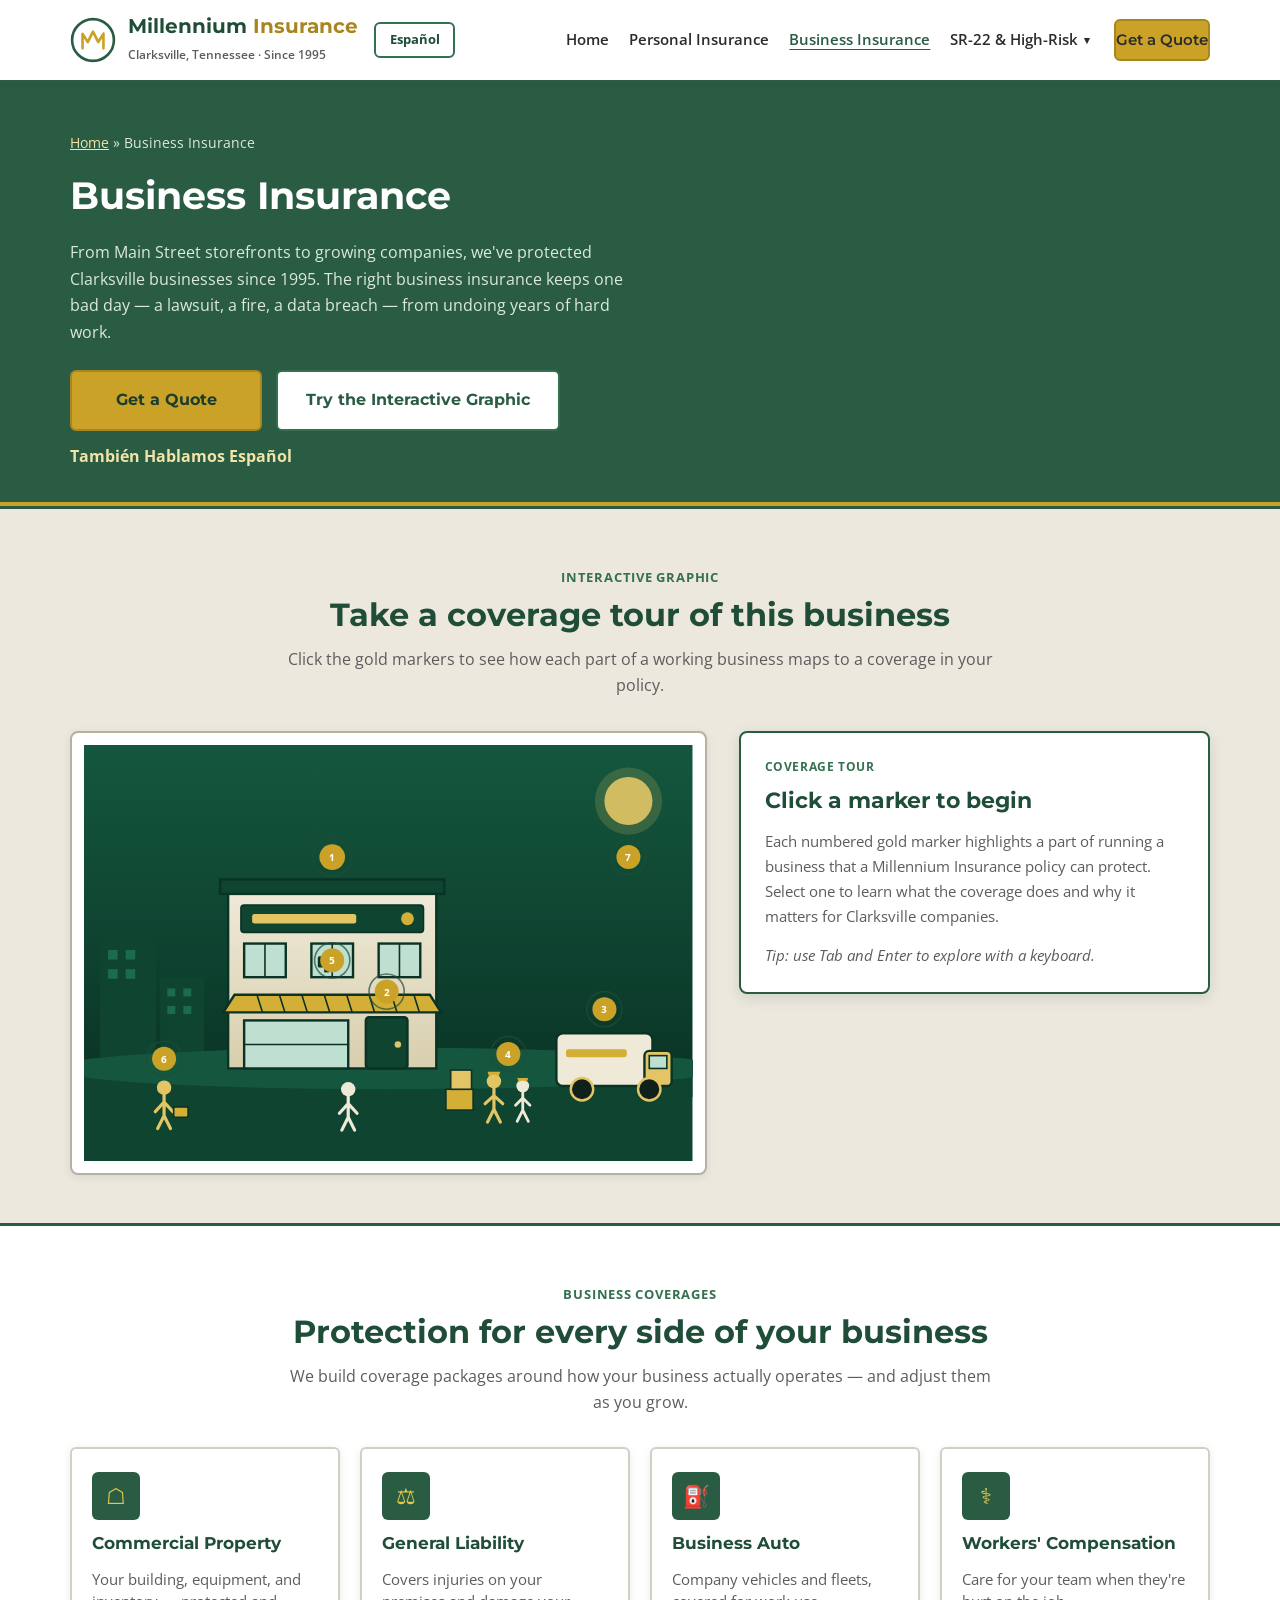
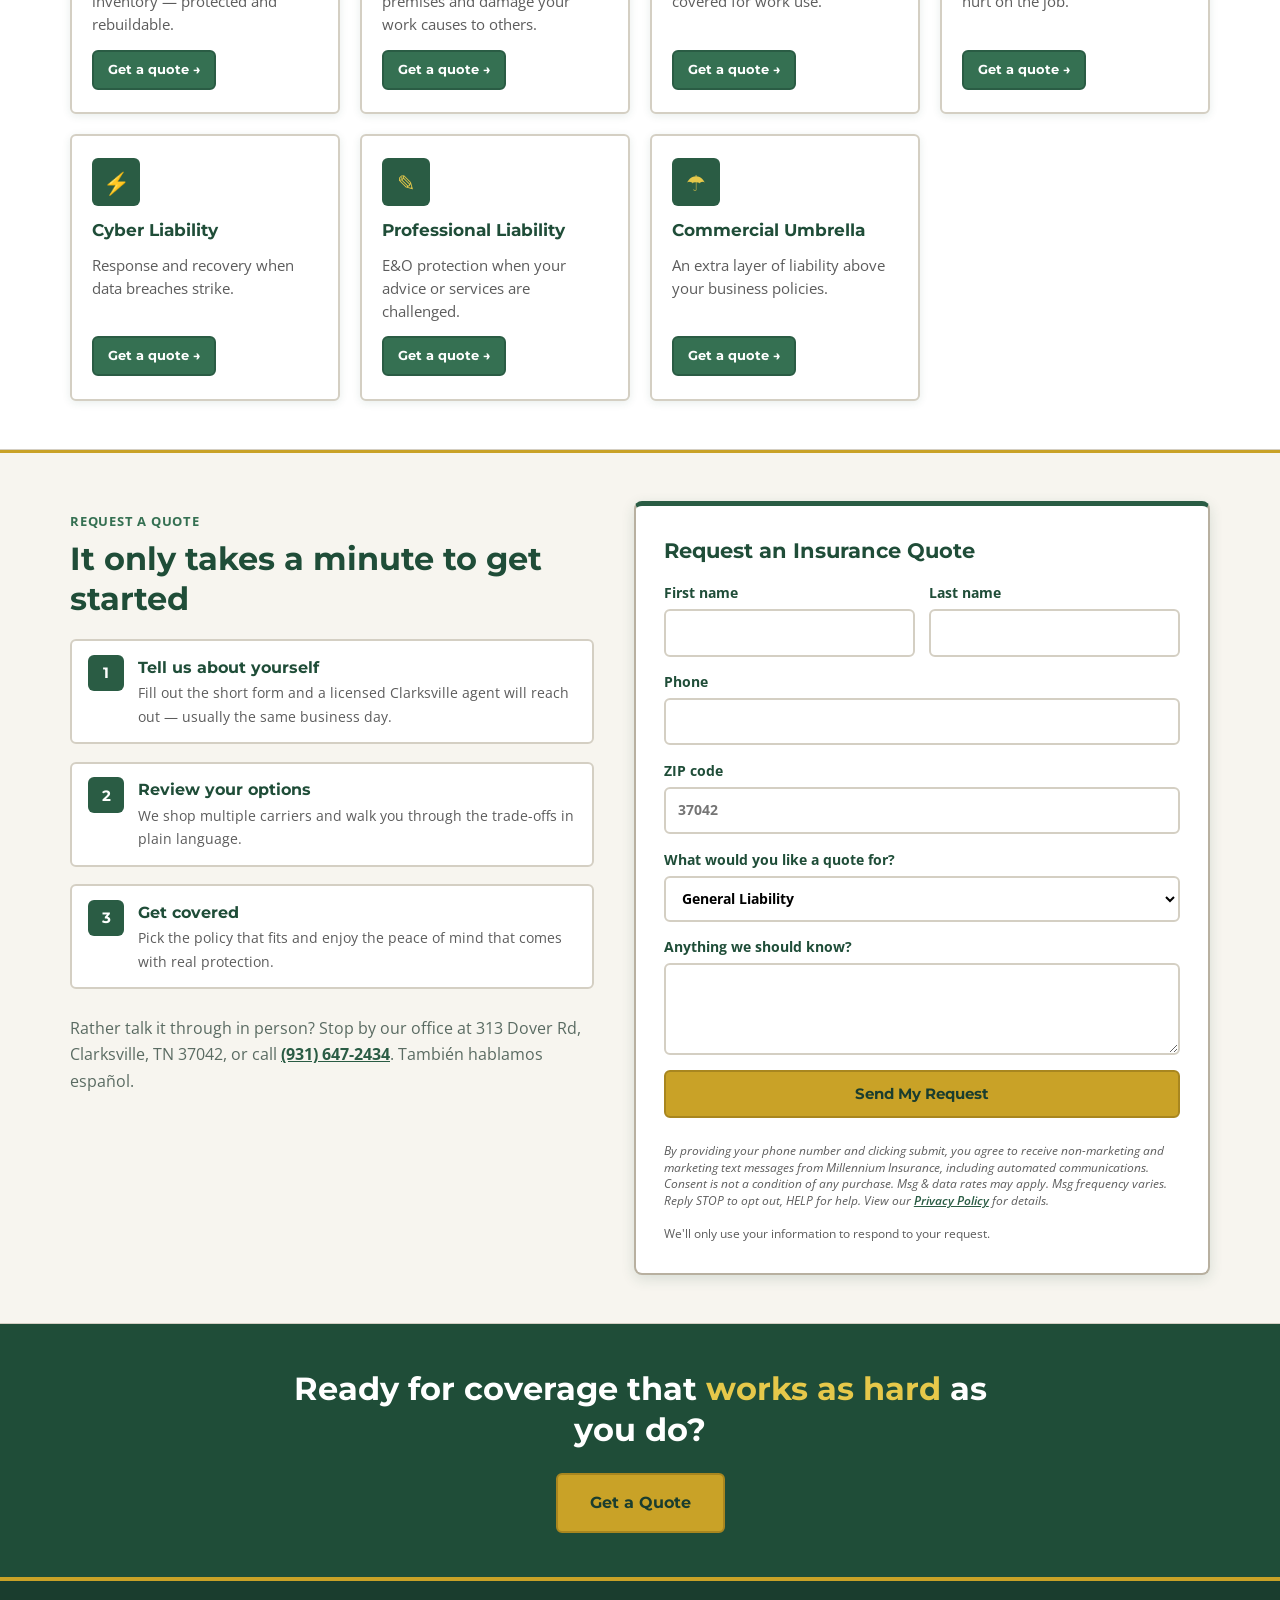
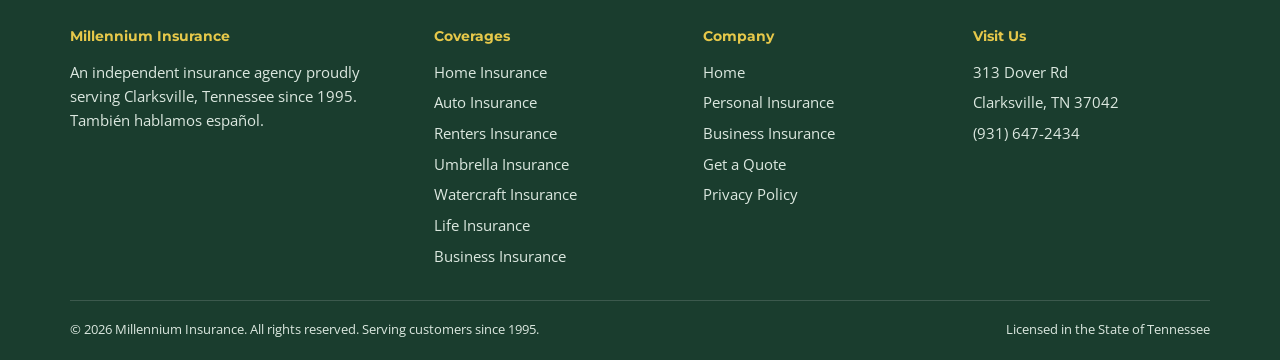
==== business-insurance.html @ b3b737cd "Correct founding year from 1997 to 1995 across the site. Co-authored-by: Cursor <cursoragent@cursor." ====
<!DOCTYPE html>
<html lang="en">
<head>
  <meta charset="UTF-8" />
  <meta name="viewport" content="width=device-width, initial-scale=1.0" />
  <title>Business Insurance | Millennium Insurance — Clarksville, TN</title>
  <meta name="description" content="Business insurance from Millennium Insurance in Clarksville, TN: commercial property, general liability, business auto, workers' comp, cyber, and more. Serving businesses since 1995. También hablamos español." />
  <link rel="icon" href="favicon.ico" sizes="48x48" />
  <link rel="icon" href="favicon.svg" type="image/svg+xml" />
  <link rel="apple-touch-icon" href="apple-touch-icon.png" />
  <link rel="preconnect" href="https://fonts.googleapis.com" />
  <link rel="preconnect" href="https://fonts.gstatic.com" crossorigin />
  <link href="https://fonts.googleapis.com/css2?family=Montserrat:wght@600;700&family=Open+Sans:wght@400;600;700&display=swap" rel="stylesheet" />
  <link rel="stylesheet" href="https://unpkg.com/aos@next/dist/aos.css" />
  <link rel="stylesheet" href="css/styles.css" />
</head>
<body>

  <header class="site-header">
    <div class="container">
      <div class="brand-group">
        <a class="brand" href="index.html">
          <svg class="brand-mark" viewBox="0 0 44 44" aria-hidden="true">
            <circle cx="22" cy="22" r="20" fill="none" stroke="#2a5c44" stroke-width="2.5"/>
            <path d="M12 30 V16 l5 8 5-10 5 10 5-8 v14" fill="none" stroke="#c9a227" stroke-width="2.5" stroke-linejoin="round" stroke-linecap="round"/>
          </svg>
          <span>
            <span class="brand-name">Millennium <span>Insurance</span></span><br/>
            <span class="brand-tag">Clarksville, Tennessee &middot; Since 1995</span>
          </span>
        </a>
        <button class="lang-btn" type="button">Español</button>
      </div>
      <button class="nav-toggle" aria-label="Toggle navigation" aria-expanded="false">&#9776;</button>
      <nav class="main-nav">
        <a href="index.html" data-i18n="nav.home">Home</a>
        <a href="personal-insurance.html" data-i18n="nav.personal">Personal Insurance</a>
        <a href="business-insurance.html" class="active" data-i18n="nav.business">Business Insurance</a>
        <div class="nav-dropdown">
          <button class="nav-dropdown-toggle" type="button" aria-expanded="false" aria-haspopup="true" data-i18n="nav.highrisk">SR-22 &amp; High-Risk</button>
          <div class="nav-dropdown-menu" role="menu">
            <a href="sr22-insurance-clarksville-tn.html" role="menuitem" data-i18n="nav.sr22">SR-22 Insurance</a>
            <a href="non-standard-auto-insurance-clarksville.html" role="menuitem" data-i18n="nav.nonstandard">Non-Standard Auto</a>
            <a href="low-down-payment-auto-insurance-clarksville.html" role="menuitem" data-i18n="nav.lowdown">Low Down Payment Auto</a>
          </div>
        </div>
        <a href="#quote" class="btn btn-gold" data-i18n="nav.quote">Get a Quote</a>
      </nav>
    </div>
  </header>

  <section class="page-hero">
    <div class="container">
      <p class="crumbs"><a href="index.html" data-i18n="nav.home">Home</a> &raquo; <span data-i18n="nav.business">Business Insurance</span></p>
      <h1 data-i18n="biz.title">Business Insurance</h1>
      <p data-i18n="biz.lede">
        From Main Street storefronts to growing companies, we've protected
        Clarksville businesses since 1995. The right business insurance keeps
        one bad day &mdash; a lawsuit, a fire, a data breach &mdash; from
        undoing years of hard work.
      </p>
      <div class="hero-ctas">
        <a class="btn btn-gold" href="#quote" data-i18n="hero.cta.quote">Get a Quote</a>
        <a class="btn btn-outline" href="#interactive" data-i18n="pi.cta.try">Try the Interactive Graphic</a>
      </div>
      <p class="hero-espanol" data-i18n="hero.espanol">Tambi&eacute;n Hablamos Espa&ntilde;ol</p>
    </div>
  </section>

  <section class="interactive-section" id="interactive">
    <div class="container">
      <div class="section-head">
        <p class="kicker" data-i18n="int.kicker">Interactive Graphic</p>
        <h2 data-i18n="biz.int.title">Take a coverage tour of this business</h2>
        <p data-i18n="biz.int.sub">Click the gold markers to see how each part of a working business maps to a coverage in your policy.</p>
      </div>
      <div class="interactive-wrap">
        <div class="scene-frame">
          <svg id="bizScene" viewBox="0 0 760 520" role="group" aria-label="Interactive storefront showing business insurance coverage areas">
            <defs>
              <linearGradient id="bizSky" x1="0" y1="0" x2="0" y2="1">
                <stop offset="0" stop-color="#14573e"/>
                <stop offset="1" stop-color="#0a3325"/>
              </linearGradient>
              <linearGradient id="bizWall" x1="0" y1="0" x2="0" y2="1">
                <stop offset="0" stop-color="#efe9d8"/>
                <stop offset="1" stop-color="#d8cfae"/>
              </linearGradient>
            </defs>

            <!-- backdrop -->
            <rect x="0" y="0" width="760" height="440" fill="url(#bizSky)"/>
            <circle cx="680" cy="70" r="30" fill="#e3c565" opacity="0.9"/>
            <circle cx="680" cy="70" r="42" fill="#e3c565" opacity="0.18"/>
            <!-- distant skyline -->
            <rect x="20" y="240" width="70" height="160" fill="#0e4430"/>
            <rect x="30" y="256" width="12" height="12" fill="#1b6b4c"/>
            <rect x="52" y="256" width="12" height="12" fill="#1b6b4c"/>
            <rect x="30" y="280" width="12" height="12" fill="#1b6b4c"/>
            <rect x="52" y="280" width="12" height="12" fill="#1b6b4c"/>
            <rect x="95" y="290" width="55" height="110" fill="#0e4430"/>
            <rect x="104" y="304" width="10" height="10" fill="#1b6b4c"/>
            <rect x="124" y="304" width="10" height="10" fill="#1b6b4c"/>
            <rect x="104" y="326" width="10" height="10" fill="#1b6b4c"/>
            <rect x="124" y="326" width="10" height="10" fill="#1b6b4c"/>
            <!-- ground / street -->
            <rect x="0" y="400" width="760" height="120" fill="#0e4430"/>
            <ellipse cx="380" cy="404" rx="420" ry="26" fill="#14573e"/>

            <!-- main storefront building -->
            <rect x="180" y="180" width="260" height="224" fill="url(#bizWall)" stroke="#0a3325" stroke-width="3"/>
            <!-- parapet -->
            <rect x="170" y="168" width="280" height="18" fill="#0e4430" stroke="#0a3325" stroke-width="3"/>
            <!-- sign band -->
            <rect x="196" y="200" width="228" height="34" rx="4" fill="#0e4430" stroke="#0a3325" stroke-width="2"/>
            <rect x="210" y="211" width="130" height="12" rx="3" fill="#e3c565"/>
            <circle cx="404" cy="217" r="8" fill="#d4af37"/>
            <!-- upper windows -->
            <rect x="200" y="248" width="52" height="42" fill="#bfe0d0" stroke="#0a3325" stroke-width="3"/>
            <line x1="226" y1="248" x2="226" y2="290" stroke="#0a3325" stroke-width="2"/>
            <rect x="284" y="248" width="52" height="42" fill="#bfe0d0" stroke="#0a3325" stroke-width="3"/>
            <line x1="310" y1="248" x2="310" y2="290" stroke="#0a3325" stroke-width="2"/>
            <rect x="368" y="248" width="52" height="42" fill="#bfe0d0" stroke="#0a3325" stroke-width="3"/>
            <line x1="394" y1="248" x2="394" y2="290" stroke="#0a3325" stroke-width="2"/>
            <!-- monitor silhouette in middle window -->
            <rect x="292" y="264" width="22" height="14" rx="2" fill="#0a3325"/>
            <rect x="300" y="278" width="6" height="6" fill="#0a3325"/>
            <!-- awning -->
            <path d="M188 312 h244 l14 22 h-272 Z" fill="#d4af37" stroke="#0a3325" stroke-width="3"/>
            <path d="M216 312 l7 22 M244 312 l7 22 M272 312 l7 22 M300 312 l7 22 M328 312 l7 22 M356 312 l7 22 M384 312 l7 22 M412 312 l7 22" stroke="#0a3325" stroke-width="2"/>
            <!-- shop window -->
            <rect x="200" y="344" width="130" height="60" fill="#bfe0d0" stroke="#0a3325" stroke-width="3"/>
            <line x1="200" y1="374" x2="330" y2="374" stroke="#0a3325" stroke-width="2"/>
            <!-- front door -->
            <rect x="352" y="340" width="52" height="64" rx="4" fill="#0e4430" stroke="#0a3325" stroke-width="3"/>
            <circle cx="392" cy="374" r="4" fill="#e3c565"/>

            <!-- customer at the door -->
            <g>
              <circle cx="330" cy="430" r="9" fill="#efe9d8"/>
              <path d="M330 439 v26 M330 448 l-11 12 M330 448 l11 12 M330 465 l-8 16 M330 465 l8 16" stroke="#efe9d8" stroke-width="4" stroke-linecap="round" fill="none"/>
            </g>

            <!-- crew with crates -->
            <g>
              <rect x="452" y="430" width="34" height="26" fill="#d4af37" stroke="#0a3325" stroke-width="2"/>
              <rect x="458" y="406" width="26" height="24" fill="#e3c565" stroke="#0a3325" stroke-width="2"/>
              <circle cx="512" cy="420" r="9" fill="#e3c565"/>
              <path d="M506 414 a9 9 0 0 1 12 0 l2 -6 h-16 Z" fill="#d4af37"/>
              <path d="M512 429 v26 M512 438 l-11 10 M512 438 l11 10 M512 455 l-8 16 M512 455 l8 16" stroke="#e3c565" stroke-width="4" stroke-linecap="round" fill="none"/>
              <circle cx="548" cy="426" r="8" fill="#efe9d8"/>
              <path d="M543 421 a8 8 0 0 1 10 0 l2 -5 h-14 Z" fill="#d4af37"/>
              <path d="M548 434 v22 M548 441 l-9 9 M548 441 l9 9 M548 456 l-7 14 M548 456 l7 14" stroke="#efe9d8" stroke-width="3.5" stroke-linecap="round" fill="none"/>
            </g>

            <!-- delivery van -->
            <g>
              <rect x="590" y="360" width="120" height="66" rx="8" fill="#efe9d8" stroke="#0a3325" stroke-width="3"/>
              <rect x="700" y="382" width="34" height="44" rx="6" fill="#e3c565" stroke="#0a3325" stroke-width="3"/>
              <rect x="706" y="388" width="22" height="16" fill="#bfe0d0" stroke="#0a3325" stroke-width="2"/>
              <rect x="602" y="380" width="76" height="10" rx="3" fill="#d4af37"/>
              <circle cx="622" cy="430" r="14" fill="#10201a" stroke="#e3c565" stroke-width="3"/>
              <circle cx="706" cy="430" r="14" fill="#10201a" stroke="#e3c565" stroke-width="3"/>
            </g>

            <!-- advisor with briefcase -->
            <g>
              <circle cx="100" cy="428" r="9" fill="#e3c565"/>
              <path d="M100 437 v26 M100 446 l-11 12 M100 446 l11 12 M100 463 l-8 16 M100 463 l8 16" stroke="#e3c565" stroke-width="4" stroke-linecap="round" fill="none"/>
              <rect x="112" y="452" width="18" height="13" rx="2" fill="#d4af37" stroke="#0a3325" stroke-width="2"/>
            </g>

            <!-- hotspots -->
            <g class="hotspot" data-key="bizProperty" tabindex="0" role="button" aria-label="Commercial property insurance details">
              <circle class="ring" cx="310" cy="140" r="24"/>
              <circle class="pulse" cx="310" cy="140" r="16"/>
              <text x="310" y="145" text-anchor="middle">1</text>
            </g>
            <g class="hotspot" data-key="bizLiability" tabindex="0" role="button" aria-label="General liability insurance details">
              <circle class="ring" cx="378" cy="308" r="22"/>
              <circle class="pulse" cx="378" cy="308" r="15"/>
              <text x="378" y="313" text-anchor="middle">2</text>
            </g>
            <g class="hotspot" data-key="bizAuto" tabindex="0" role="button" aria-label="Business auto insurance details">
              <circle class="ring" cx="650" cy="330" r="22"/>
              <circle class="pulse" cx="650" cy="330" r="15"/>
              <text x="650" y="335" text-anchor="middle">3</text>
            </g>
            <g class="hotspot" data-key="bizWorkers" tabindex="0" role="button" aria-label="Workers' compensation details">
              <circle class="ring" cx="530" cy="386" r="22"/>
              <circle class="pulse" cx="530" cy="386" r="15"/>
              <text x="530" y="391" text-anchor="middle">4</text>
            </g>
            <g class="hotspot" data-key="bizCyber" tabindex="0" role="button" aria-label="Cyber liability insurance details">
              <circle class="ring" cx="310" cy="269" r="22"/>
              <circle class="pulse" cx="310" cy="269" r="15"/>
              <text x="310" y="274" text-anchor="middle">5</text>
            </g>
            <g class="hotspot" data-key="bizProfessional" tabindex="0" role="button" aria-label="Professional liability insurance details">
              <circle class="ring" cx="100" cy="392" r="22"/>
              <circle class="pulse" cx="100" cy="392" r="15"/>
              <text x="100" y="397" text-anchor="middle">6</text>
            </g>
            <g class="hotspot" data-key="bizUmbrella" tabindex="0" role="button" aria-label="Commercial umbrella insurance details">
              <circle class="ring" cx="680" cy="140" r="22"/>
              <circle class="pulse" cx="680" cy="140" r="15"/>
              <text x="680" y="145" text-anchor="middle">7</text>
            </g>
          </svg>
        </div>
        <aside class="coverage-panel" id="coveragePanel" aria-live="polite">
          <p class="panel-kicker" id="panelKicker" data-i18n="panel.kicker0">Coverage Tour</p>
          <h3 id="panelTitle" data-i18n="panel.title0">Click a marker to begin</h3>
          <p id="panelBody" data-i18n="biz.panel.body0">
            Each numbered gold marker highlights a part of running a business
            that a Millennium Insurance policy can protect. Select one to learn
            what the coverage does and why it matters for Clarksville companies.
          </p>
          <ul id="panelPoints" hidden></ul>
          <a class="btn btn-gold" id="panelCta" href="#quote" hidden data-i18n="panel.cta">Get a Quote</a>
          <p class="panel-hint" data-i18n="panel.hint">Tip: use Tab and Enter to explore with a keyboard.</p>
        </aside>
      </div>
    </div>
  </section>

  <section id="specialties">
    <div class="container">
      <div class="section-head">
        <p class="kicker" data-i18n="biz.spec.kicker">Business Coverages</p>
        <h2 data-i18n="biz.spec.title">Protection for every side of your business</h2>
        <p data-i18n="biz.spec.sub">We build coverage packages around how your business actually operates &mdash; and adjust them as you grow.</p>
      </div>
      <div class="cards" id="specialtyCards" data-set="business"></div>
    </div>
  </section>

  <section class="quote-section" id="quote">
    <div class="container quote-grid">
      <div>
        <div class="section-head" style="text-align:left; margin:0 0 0.5rem;">
          <p class="kicker" data-i18n="quote.kicker">Request a Quote</p>
          <h2 data-i18n="quote.title">It only takes a minute to get started</h2>
        </div>
        <div class="steps">
          <div class="step">
            <div class="step-num">1</div>
            <div>
              <h4 data-i18n="quote.s1t">Tell us about yourself</h4>
              <p data-i18n="quote.s1b">Fill out the short form and a licensed Clarksville agent will reach out &mdash; usually the same business day.</p>
            </div>
          </div>
          <div class="step">
            <div class="step-num">2</div>
            <div>
              <h4 data-i18n="quote.s2t">Review your options</h4>
              <p data-i18n="quote.s2b">We shop multiple carriers and walk you through the trade-offs in plain language.</p>
            </div>
          </div>
          <div class="step">
            <div class="step-num">3</div>
            <div>
              <h4 data-i18n="quote.s3t">Get covered</h4>
              <p data-i18n="quote.s3b">Pick the policy that fits and enjoy the peace of mind that comes with real protection.</p>
            </div>
          </div>
        </div>
        <p style="margin-top:1.6rem; color:#5a6b62;" data-i18n="quote.visit">
          Rather talk it through in person? Stop by our office at
          313 Dover Rd, Clarksville, TN 37042, or call
          <a href="tel:9316472434">(931) 647-2434</a>.
          Tambi&eacute;n hablamos espa&ntilde;ol.
        </p>
      </div>
      <form class="quote-form" id="quoteForm" action="https://formspree.io/f/xykqaeor" method="POST">
        <h3 data-i18n="form.title">Request an Insurance Quote</h3>
        <div class="form-row">
          <label><span data-i18n="form.first">First name</span> <input type="text" name="firstName" required autocomplete="given-name" /></label>
          <label><span data-i18n="form.last">Last name</span> <input type="text" name="lastName" required autocomplete="family-name" /></label>
        </div>
        <label><span data-i18n="form.phone">Phone</span> <input type="tel" name="phone" required autocomplete="tel" /></label>
        <label><span data-i18n="form.zip">ZIP code</span> <input type="text" name="zip" inputmode="numeric" placeholder="37042" /></label>
        <label><span data-i18n="form.coverage">What would you like a quote for?</span>
          <select name="coverage">
            <option data-i18n="bopt.liability">General Liability</option>
            <option data-i18n="bopt.property">Commercial Property</option>
            <option data-i18n="bopt.auto">Business Auto</option>
            <option data-i18n="bopt.workers">Workers' Compensation</option>
            <option data-i18n="bopt.cyber">Cyber Liability</option>
            <option data-i18n="bopt.prof">Professional Liability</option>
            <option data-i18n="bopt.other">Something else</option>
          </select>
        </label>
        <label><span data-i18n="form.notes">Anything we should know?</span> <textarea name="notes" rows="3"></textarea></label>
        <input type="hidden" name="_subject" value="New business quote request — Millennium Insurance website" />
        <button class="btn btn-gold" type="submit" data-i18n="form.submit">Send My Request</button>
        <p class="sms-consent" data-i18n="cta.smsConsent">By providing your phone number and clicking submit, you agree to receive non-marketing and marketing text messages from Millennium Insurance, including automated communications. Consent is not a condition of any purchase. Msg &amp; data rates may apply. Msg frequency varies. Reply STOP to opt out, HELP for help. View our <a href="privacy-policy.html">Privacy Policy</a> for details.</p>
        <p class="form-status" id="formStatus" role="status" hidden></p>
        <p class="form-note" data-i18n="form.note">We'll only use your information to respond to your request.</p>
      </form>
    </div>
  </section>

  <section class="cta-banner">
    <div class="container">
      <h2 data-i18n="cta2.title">Ready for coverage that <em>works as hard</em> as you do?</h2>
      <a class="btn btn-gold" href="#quote" data-i18n="hero.cta.quote">Get a Quote</a>
    </div>
  </section>

  <footer class="site-footer">
    <div class="container">
      <div class="footer-grid">
        <div>
          <h4>Millennium Insurance</h4>
          <p data-i18n="footer.about">An independent insurance agency proudly serving Clarksville, Tennessee since 1995. Tambi&eacute;n hablamos espa&ntilde;ol.</p>
        </div>
        <div>
          <h4 data-i18n="footer.coverages">Coverages</h4>
          <ul>
            <li><a href="personal-insurance.html#specialties" data-i18n="cov.home">Home Insurance</a></li>
            <li><a href="personal-insurance.html#specialties" data-i18n="cov.auto">Auto Insurance</a></li>
            <li><a href="personal-insurance.html#specialties" data-i18n="cov.renters">Renters Insurance</a></li>
            <li><a href="personal-insurance.html#specialties" data-i18n="cov.umbrella">Umbrella Insurance</a></li>
            <li><a href="personal-insurance.html#specialties" data-i18n="cov.watercraft">Watercraft Insurance</a></li>
            <li><a href="personal-insurance.html#specialties" data-i18n="cov.life">Life Insurance</a></li>
            <li><a href="business-insurance.html" data-i18n="cov.business">Business Insurance</a></li>
          </ul>
        </div>
        <div>
          <h4 data-i18n="footer.company">Company</h4>
          <ul>
            <li><a href="index.html" data-i18n="nav.home">Home</a></li>
            <li><a href="personal-insurance.html" data-i18n="nav.personal">Personal Insurance</a></li>
            <li><a href="business-insurance.html" data-i18n="nav.business">Business Insurance</a></li>
            <li><a href="#quote" data-i18n="nav.quote">Get a Quote</a></li>
            <li><a href="privacy-policy.html" data-i18n="footer.privacy">Privacy Policy</a></li>
          </ul>
        </div>
        <div>
          <h4 data-i18n="footer.visit">Visit Us</h4>
          <ul>
            <li>313 Dover Rd</li>
            <li>Clarksville, TN 37042</li>
            <li><a href="tel:9316472434">(931) 647-2434</a></li>
          </ul>
        </div>
      </div>
      <div class="footer-bottom">
        <span data-i18n="footer.rights">&copy; 2026 Millennium Insurance. All rights reserved. Serving customers since 1995.</span>
        <span data-i18n="footer.licensed">Licensed in the State of Tennessee</span>
      </div>
    </div>
  </footer>

  <script src="https://unpkg.com/aos@next/dist/aos.js"></script>
  <script src="js/main.js"></script>
</body>
</html>
---- css/styles.css ----
/* ============================================
   Millennium Insurance — Local Agency Theme
   Approachable, traditional, Clarksville-focused
   ============================================ */

:root {
  --green-950: #1a3d2e;
  --green-900: #1f4d38;
  --green-800: #2a5c44;
  --green-700: #357052;
  --green-600: #3d805c;
  --gold-300: #f2e4a8;
  --gold-400: #e6c84a;
  --gold-500: #c9a227;
  --gold-600: #a8861f;
  --ink: #2b2b2b;
  --ink-muted: #5c5c5c;
  --cream: #f7f5ef;
  --cream-dim: #ece8de;
  --white: #ffffff;
  --border: #d4cfc3;
  --border-dark: #b8b0a0;
  --text-on-dark: #ffffff;
  --text-muted-on-dark: #dce8e0;
  --radius: 6px;
  --radius-lg: 8px;
  --shadow: 0 2px 8px rgba(31, 77, 56, 0.1);
  --shadow-md: 0 4px 14px rgba(31, 77, 56, 0.14);
  --font-head: "Montserrat", "Arial Black", Arial, sans-serif;
  --font-body: "Open Sans", Arial, Helvetica, sans-serif;
}

* { margin: 0; padding: 0; box-sizing: border-box; }

html { scroll-behavior: smooth; }

body {
  font-family: var(--font-body);
  color: var(--ink);
  background: var(--cream);
  line-height: 1.65;
  font-size: 16px;
}

img, svg { display: block; max-width: 100%; }

[hidden] { display: none !important; }

a { color: inherit; }

.container {
  width: min(1140px, 94%);
  margin: 0 auto;
}

/* ---------- Language toggle ---------- */
.lang-btn {
  font: inherit;
  font-weight: 700;
  font-size: 0.82rem;
  color: var(--green-900);
  background: var(--white);
  border: 2px solid var(--green-700);
  border-radius: var(--radius);
  padding: 0.35rem 0.85rem;
  cursor: pointer;
  transition: background 0.15s, color 0.15s;
}
.lang-btn:hover {
  background: var(--green-900);
  color: var(--white);
}

/* ---------- Header / Nav ---------- */
.site-header {
  background: var(--white);
  position: sticky;
  top: 0;
  z-index: 50;
  border-bottom: 3px solid var(--green-800);
  box-shadow: 0 2px 6px rgba(0, 0, 0, 0.06);
}
.site-header .container {
  display: flex;
  align-items: center;
  justify-content: space-between;
  padding: 0.85rem 0;
  gap: 1.5rem;
  position: relative;
}
.brand-group {
  display: flex;
  align-items: center;
  gap: 1rem;
  min-width: 0;
}
.brand {
  display: flex;
  align-items: center;
  gap: 0.75rem;
  text-decoration: none;
  color: var(--green-900);
}
.brand-mark {
  width: 46px;
  height: 46px;
  flex: none;
}
.brand-name {
  font-family: var(--font-head);
  font-size: 1.25rem;
  font-weight: 700;
  color: var(--green-900);
  line-height: 1.15;
}
.brand-name span { color: var(--gold-600); }
.brand-tag {
  font-size: 0.72rem;
  font-weight: 600;
  color: var(--ink-muted);
}

.main-nav { display: flex; align-items: center; gap: 1.25rem; }
.main-nav a {
  color: var(--ink);
  text-decoration: none;
  font-size: 0.95rem;
  font-weight: 600;
  padding: 0.4rem 0;
}
.main-nav a:hover,
.main-nav a.active {
  color: var(--green-800);
  text-decoration: underline;
  text-underline-offset: 4px;
}
.main-nav .btn {
  margin-left: 0.25rem;
}

.nav-dropdown {
  position: relative;
}
.nav-dropdown-toggle {
  background: none;
  border: none;
  font: inherit;
  font-size: 0.95rem;
  font-weight: 600;
  color: var(--ink);
  cursor: pointer;
  padding: 0.4rem 0;
  display: inline-flex;
  align-items: center;
  gap: 0.35rem;
}
.nav-dropdown-toggle::after {
  content: "▾";
  font-size: 0.7rem;
  line-height: 1;
}
.nav-dropdown-toggle:hover,
.nav-dropdown-toggle.active,
.nav-dropdown.is-active .nav-dropdown-toggle {
  color: var(--green-800);
  text-decoration: underline;
  text-underline-offset: 4px;
}
.nav-dropdown-menu {
  display: none;
  position: absolute;
  top: calc(100% + 0.35rem);
  left: 0;
  min-width: 230px;
  background: var(--white);
  border: 2px solid var(--border-dark);
  border-radius: var(--radius);
  box-shadow: var(--shadow-md);
  padding: 0.45rem 0;
  z-index: 60;
}
.nav-dropdown-menu a {
  display: block;
  padding: 0.55rem 1rem;
  color: var(--ink);
  text-decoration: none;
  font-size: 0.92rem;
  font-weight: 600;
}
.nav-dropdown-menu a:hover,
.nav-dropdown-menu a.active {
  background: var(--cream);
  color: var(--green-800);
  text-decoration: none;
}
@media (min-width: 901px) {
  .nav-dropdown:hover .nav-dropdown-menu,
  .nav-dropdown:focus-within .nav-dropdown-menu,
  .nav-dropdown.open .nav-dropdown-menu {
    display: block;
  }
}

/* ---------- Landing hero (homepage) ---------- */
.landing-hero {
  background: var(--green-900);
  color: var(--text-on-dark);
  padding: 2.75rem 0 3.25rem;
  border-bottom: 4px solid var(--gold-500);
}
.landing-hero .container {
  width: min(1180px, 92%);
}
.landing-hero-contact {
  display: flex;
  flex-wrap: wrap;
  align-items: center;
  gap: 0.65rem 1.75rem;
  margin-bottom: 1.35rem;
  padding-bottom: 1.15rem;
  border-bottom: 1px solid rgba(255, 255, 255, 0.14);
}
.landing-hero-contact-link {
  display: inline-flex;
  align-items: center;
  gap: 0.45rem;
  color: var(--white);
  font-size: 0.95rem;
  font-weight: 600;
  text-decoration: none;
  line-height: 1.3;
}
.landing-hero-contact-link:hover {
  color: var(--gold-300);
  text-decoration: underline;
  text-underline-offset: 3px;
}
.landing-hero-contact-link svg {
  width: 1rem;
  height: 1rem;
  flex: none;
  color: var(--gold-400);
}
.landing-hero-contact-phone {
  color: var(--gold-300);
}
.landing-hero-contact-phone:hover {
  color: var(--gold-400);
}
.landing-hero-grid {
  display: grid;
  grid-template-columns: minmax(0, 1.08fr) minmax(320px, 0.92fr);
  gap: 2.75rem 3rem;
  align-items: start;
}
.landing-hero-copy {
  display: flex;
  flex-direction: column;
  gap: 0;
  min-width: 0;
}
.landing-headline {
  display: grid;
  gap: 0.2rem;
  margin-bottom: 0.85rem;
}
.landing-headline-line {
  display: block;
  font-family: var(--font-head);
  font-size: clamp(1.85rem, 3.4vw, 2.65rem);
  font-weight: 700;
  line-height: 1.15;
  color: var(--white);
}
.landing-headline-gold {
  color: var(--gold-400);
}
.landing-lede {
  max-width: 34rem;
  font-size: 1.02rem;
  line-height: 1.55;
  color: var(--text-muted-on-dark);
  margin-bottom: 1.35rem;
}
.landing-photo-card {
  position: relative;
  width: 100%;
  max-width: 650px;
  margin: 0 0 1.1rem;
  border-radius: 12px;
  overflow: hidden;
  border: 1px solid rgba(255, 255, 255, 0.14);
  box-shadow: 0 10px 28px rgba(0, 0, 0, 0.22);
  background: var(--green-950);
}
.landing-office-photo {
  display: block;
  width: 100%;
  height: clamp(220px, 28vw, 320px);
  object-fit: cover;
  object-position: center center;
}
.landing-photo-label {
  position: absolute;
  left: 0.85rem;
  bottom: 0.85rem;
  display: inline-flex;
  align-items: center;
  gap: 0.35rem;
  margin: 0;
  padding: 0.35rem 0.7rem;
  border-radius: 999px;
  background: var(--gold-500);
  color: var(--green-950);
  font-family: var(--font-head);
  font-size: 0.68rem;
  font-weight: 700;
  letter-spacing: 0.06em;
  text-transform: uppercase;
  line-height: 1;
}
.landing-photo-label svg {
  width: 0.85rem;
  height: 0.85rem;
  flex: none;
}
.landing-coverage-line {
  font-family: var(--font-head);
  font-size: 0.95rem;
  font-weight: 700;
  letter-spacing: 0.1em;
  text-transform: uppercase;
  color: var(--gold-400);
  margin-bottom: 1.15rem;
}
.landing-benefits {
  list-style: none;
  display: grid;
  grid-template-columns: 1fr 1fr;
  column-gap: 2rem;
  row-gap: 0.95rem;
  margin-bottom: 1.5rem;
  max-width: 650px;
}
.landing-benefits li {
  display: flex;
  align-items: center;
  gap: 0.65rem;
  font-size: 0.9rem;
  font-weight: 600;
  color: var(--white);
  line-height: 1.3;
}
.landing-benefit-icon {
  flex: none;
  width: 2rem;
  height: 2rem;
  border: 1.5px solid var(--gold-400);
  border-radius: 50%;
  display: flex;
  align-items: center;
  justify-content: center;
  color: var(--gold-400);
}
.landing-benefit-icon svg {
  display: block;
  width: 1rem;
  height: 1rem;
}
.landing-trust {
  display: flex;
  align-items: stretch;
  max-width: 650px;
  padding-top: 1.15rem;
  border-top: 1px solid rgba(255, 255, 255, 0.22);
}
.landing-trust > div {
  flex: 1;
  font-size: 0.86rem;
  font-weight: 600;
  color: var(--white);
  line-height: 1.35;
}
.landing-trust > div:first-child {
  padding-right: 1.75rem;
}
.landing-trust > div + div {
  padding-left: 1.75rem;
  border-left: 1px solid rgba(255, 255, 255, 0.22);
}
.landing-trust strong {
  display: block;
  font-family: var(--font-head);
  font-size: 1.85rem;
  font-weight: 700;
  color: var(--gold-400);
  line-height: 1;
  margin-bottom: 0.35rem;
}
.landing-trust span {
  color: var(--white);
  font-weight: 600;
}
.landing-quote-form {
  margin: 0;
  align-self: start;
  border: 1px solid rgba(31, 77, 56, 0.1);
  border-radius: 12px;
  border-top: 1px solid rgba(31, 77, 56, 0.1);
  box-shadow: 0 10px 28px rgba(0, 0, 0, 0.14);
  padding: 2rem 1.85rem 1.65rem;
  gap: 0.85rem;
}
.landing-quote-form h3 {
  text-align: center;
  font-size: 1.35rem;
  margin-bottom: 0.15rem;
}
.landing-quote-form .btn-gold {
  margin-top: 0.15rem;
  padding: 0.9rem 1rem;
  font-size: 1rem;
}
.landing-phone-cta {
  text-align: center;
  font-size: 0.92rem;
  font-weight: 600;
  color: var(--green-900);
  margin-top: 0.35rem;
  padding-top: 0.15rem;
}
.landing-phone-cta a {
  color: var(--green-800);
  font-weight: 700;
  text-decoration: underline;
  text-underline-offset: 3px;
}
.landing-phone-cta a:hover {
  color: var(--gold-600);
}
.btn-block {
  width: 100%;
}

/* ---------- Buttons ---------- */
.btn {
  display: inline-block;
  padding: 0.8rem 1.6rem;
  border-radius: var(--radius);
  font-family: var(--font-head);
  font-weight: 700;
  font-size: 0.95rem;
  text-decoration: none;
  text-align: center;
  cursor: pointer;
  border: 2px solid transparent;
  transition: background 0.15s, color 0.15s, border-color 0.15s;
}
.btn:hover {
  text-decoration: none;
}
.btn-gold {
  background: var(--gold-500);
  color: var(--green-950);
  border-color: var(--gold-600);
}
.btn-gold:hover {
  background: var(--gold-400);
  color: var(--green-950);
}
.btn-outline {
  border-color: var(--green-700);
  color: var(--green-800);
  background: var(--white);
}
.btn-outline:hover {
  background: var(--green-800);
  color: var(--white);
}
.btn-dark {
  background: var(--green-900);
  color: var(--white);
  border-color: var(--green-950);
}

.nav-toggle {
  display: none;
  background: var(--green-800);
  border: 0;
  border-radius: var(--radius);
  color: var(--white);
  font-size: 1.4rem;
  padding: 0.25rem 0.55rem;
  cursor: pointer;
}

/* ---------- Hero (homepage) ---------- */
.hero {
  background:
    radial-gradient(1200px 500px at 85% -10%, rgba(201, 162, 39, 0.15), transparent 60%),
    linear-gradient(160deg, var(--green-900) 0%, var(--green-950) 70%);
  color: var(--text-on-dark);
  padding: 3rem 0 3.5rem;
  border-bottom: 4px solid var(--gold-500);
}
.hero .container {
  display: grid;
  grid-template-columns: 1.1fr 0.9fr;
  grid-template-areas:
    "title art"
    "lede art"
    "cta art"
    "espanol art";
  gap: 2.5rem;
  align-items: center;
}
.hero h1 { grid-area: title; }
.hero p.lede { grid-area: lede; }
.hero-ctas { grid-area: cta; }
.hero-art-wrap {
  grid-area: art;
  display: flex;
  justify-content: center;
  align-items: center;
}
.hero-espanol { grid-area: espanol; }
.hero-art {
  width: 100%;
  max-width: 340px;
  height: auto;
  filter: drop-shadow(0 24px 40px rgba(0, 0, 0, 0.35));
}
.hero h1 {
  font-family: var(--font-head);
  font-size: clamp(1.85rem, 3.8vw, 2.65rem);
  line-height: 1.2;
  color: var(--white);
  margin-bottom: 1rem;
  font-weight: 700;
}
.hero h1 em {
  font-style: normal;
  color: var(--gold-400);
}
.hero p.lede {
  font-size: 1.05rem;
  color: var(--text-muted-on-dark);
  max-width: 52ch;
  margin-bottom: 1.5rem;
}
.hero-ctas {
  display: flex;
  gap: 0.85rem;
  flex-wrap: wrap;
}
.hero-ctas .btn {
  min-width: 12rem;
  padding: 0.95rem 1.75rem;
  font-size: 1rem;
}
.hero-espanol {
  margin-top: 1.25rem;
  color: var(--gold-300);
  font-weight: 700;
  font-size: 0.95rem;
}

/* ---------- Page hero (interior pages) ---------- */
.page-hero {
  background: var(--green-800);
  color: var(--text-on-dark);
  padding: 2.25rem 0 2rem;
  border-bottom: 4px solid var(--gold-500);
}
.page-hero h1 {
  font-family: var(--font-head);
  font-size: clamp(1.75rem, 3.5vw, 2.35rem);
  color: var(--white);
  font-weight: 700;
}
.page-hero .crumbs {
  font-size: 0.88rem;
  color: var(--text-muted-on-dark);
  margin-bottom: 0.65rem;
}
.page-hero .crumbs a {
  color: var(--gold-300);
  text-decoration: underline;
}
.page-hero p {
  margin-top: 0.75rem;
  color: var(--text-muted-on-dark);
  max-width: 62ch;
  font-size: 1.02rem;
}
.page-hero .hero-espanol {
  color: var(--gold-300);
}
.page-hero .hero-ctas {
  margin-top: 1.5rem;
}

/* ---------- Sections ---------- */
section {
  padding: 3rem 0;
  background: var(--white);
  border-bottom: 1px solid var(--border);
}
.section-head {
  text-align: center;
  max-width: 720px;
  margin: 0 auto 2rem;
}
.section-head .kicker {
  font-size: 0.82rem;
  font-weight: 700;
  color: var(--green-700);
  margin-bottom: 0.4rem;
  text-transform: uppercase;
  letter-spacing: 0.06em;
}
.section-head h2 {
  font-family: var(--font-head);
  font-size: clamp(1.55rem, 2.8vw, 2rem);
  color: var(--green-900);
  font-weight: 700;
  line-height: 1.25;
}
.section-head p {
  color: var(--ink-muted);
  margin-top: 0.65rem;
  font-size: 1rem;
}

.on-dark .section-head .kicker { color: var(--gold-300); }
.on-dark .section-head h2 { color: var(--white); }
.on-dark .section-head p { color: var(--text-muted-on-dark); }

/* ---------- Cards grid ---------- */
.cards {
  display: grid;
  grid-template-columns: repeat(auto-fill, minmax(250px, 1fr));
  gap: 1.25rem;
}
.cards-featured {
  grid-template-columns: repeat(3, minmax(0, 1fr));
  max-width: 1040px;
  margin: 0 auto;
  gap: 1.25rem;
}
.cards-featured .card {
  padding: 1.5rem 1.35rem;
  min-height: 220px;
}
.cards-featured .card h3 {
  font-size: 1.15rem;
}
.card {
  background: var(--white);
  border-radius: var(--radius);
  padding: 1.4rem 1.25rem;
  border: 2px solid var(--border);
  box-shadow: var(--shadow);
  text-decoration: none;
  color: var(--ink);
  display: flex;
  flex-direction: column;
  gap: 0.6rem;
  transition: border-color 0.15s, box-shadow 0.15s;
}
.card:hover {
  border-color: var(--green-700);
  box-shadow: var(--shadow-md);
  text-decoration: none;
}
.card .card-icon {
  width: 48px;
  height: 48px;
  border-radius: var(--radius);
  background: var(--green-800);
  display: grid;
  place-items: center;
  color: var(--gold-400);
  font-size: 1.35rem;
}
.card h3 {
  font-family: var(--font-head);
  font-size: 1.08rem;
  color: var(--green-900);
  font-weight: 700;
}
.card p {
  font-size: 0.92rem;
  color: var(--ink-muted);
  flex: 1;
  line-height: 1.55;
}
.card .card-link {
  display: inline-block;
  align-self: flex-start;
  font-family: var(--font-head);
  font-size: 0.82rem;
  font-weight: 700;
  color: var(--white);
  background: var(--green-700);
  border: 2px solid var(--green-800);
  padding: 0.45rem 0.85rem;
  border-radius: var(--radius);
  margin-top: 0.25rem;
}
.card:hover .card-link {
  background: var(--green-900);
}
.card .badge {
  display: inline-block;
  align-self: flex-start;
  font-size: 0.72rem;
  font-weight: 700;
  color: var(--green-900);
  background: var(--gold-300);
  border: 1px solid var(--gold-500);
  padding: 0.2rem 0.55rem;
  border-radius: var(--radius);
}

/* ---------- Interactive graphic ---------- */
.interactive-section {
  background: var(--cream-dim);
  border-top: 3px solid var(--green-800);
  border-bottom: 3px solid var(--green-800);
}
.interactive-section.on-dark {
  background: var(--cream-dim);
}
.interactive-section .section-head .kicker {
  color: var(--green-700);
}
.interactive-section .section-head h2 {
  color: var(--green-900);
}
.interactive-section .section-head p {
  color: var(--ink-muted);
}
.interactive-wrap {
  display: grid;
  grid-template-columns: 1.35fr 1fr;
  gap: 2rem;
  align-items: start;
}
.scene-frame {
  background: var(--white);
  border: 2px solid var(--border-dark);
  border-radius: var(--radius-lg);
  padding: 0.75rem;
  box-shadow: var(--shadow);
}
.scene-frame svg { width: 100%; height: auto; }

.hotspot { cursor: pointer; }
.hotspot .pulse {
  fill: var(--gold-500);
  opacity: 1;
  transform-origin: center;
  transform-box: fill-box;
  animation: pulse 2.5s ease-in-out infinite;
}
.hotspot .ring {
  fill: none;
  stroke: var(--green-900);
  stroke-width: 2;
  opacity: 0.7;
}
.hotspot text {
  fill: var(--white);
  font-family: var(--font-body);
  font-size: 13px;
  font-weight: 700;
  pointer-events: none;
}
.hotspot:hover .pulse, .hotspot.active .pulse { fill: var(--gold-400); }
.hotspot.active .ring { opacity: 1; stroke-width: 3; }

@keyframes pulse {
  0%, 100% { transform: scale(1); }
  50% { transform: scale(1.1); }
}

.coverage-panel {
  background: var(--white);
  border: 2px solid var(--green-800);
  border-radius: var(--radius-lg);
  padding: 1.5rem;
  color: var(--ink);
  position: sticky;
  top: 90px;
  box-shadow: var(--shadow-md);
}
.coverage-panel .panel-kicker {
  font-size: 0.78rem;
  font-weight: 700;
  color: var(--green-700);
  margin-bottom: 0.35rem;
  text-transform: uppercase;
  letter-spacing: 0.05em;
}
.coverage-panel h3 {
  font-family: var(--font-head);
  font-size: 1.35rem;
  color: var(--green-900);
  margin-bottom: 0.65rem;
  font-weight: 700;
}
.coverage-panel p { color: var(--ink-muted); font-size: 0.95rem; }
.coverage-panel ul {
  margin: 0.85rem 0 1.2rem;
  padding-left: 1.25rem;
  color: var(--ink-muted);
  font-size: 0.92rem;
  display: grid;
  gap: 0.35rem;
}
.coverage-panel li::marker { color: var(--green-700); }
.panel-hint {
  font-size: 0.85rem;
  color: var(--green-700);
  margin-top: 0.85rem;
  font-style: italic;
}

/* ---------- Quote / steps ---------- */
.quote-section {
  background: var(--cream);
  border-top: 3px solid var(--gold-500);
}
.quote-section .section-head {
  text-align: left;
  margin: 0 0 0.5rem;
}
.quote-section p[data-i18n="quote.visit"] {
  margin-top: 1.6rem;
  color: var(--ink-muted);
}
.quote-section p[data-i18n="quote.visit"] a {
  color: var(--green-800);
  font-weight: 700;
}
.quote-grid {
  display: grid;
  grid-template-columns: 1fr 1.1fr;
  gap: 2.5rem;
  align-items: start;
}
.steps { display: grid; gap: 1.1rem; margin-top: 1.25rem; }
.step {
  display: flex;
  gap: 0.85rem;
  align-items: flex-start;
  background: var(--white);
  border: 2px solid var(--border);
  border-radius: var(--radius);
  padding: 0.85rem 1rem;
}
.step-num {
  flex: none;
  width: 36px;
  height: 36px;
  border-radius: var(--radius);
  background: var(--green-800);
  color: var(--white);
  display: grid;
  place-items: center;
  font-weight: 700;
  font-family: var(--font-head);
  font-size: 0.95rem;
}
.step h4 {
  color: var(--green-900);
  font-size: 1rem;
  font-family: var(--font-head);
  font-weight: 700;
}
.step p { font-size: 0.9rem; color: var(--ink-muted); }

.quote-form {
  background: var(--white);
  border-radius: var(--radius-lg);
  border: 2px solid var(--border-dark);
  border-top: 5px solid var(--green-800);
  padding: 1.75rem;
  box-shadow: var(--shadow-md);
  display: grid;
  gap: 0.9rem;
}
.quote-form h3 {
  font-family: var(--font-head);
  color: var(--green-900);
  font-size: 1.3rem;
  font-weight: 700;
}
.form-row { display: grid; grid-template-columns: 1fr 1fr; gap: 0.85rem; }
.quote-form label {
  display: grid;
  gap: 0.3rem;
  font-size: 0.85rem;
  font-weight: 700;
  color: var(--green-900);
}
.quote-form input, .quote-form select, .quote-form textarea {
  font: inherit;
  padding: 0.65rem 0.75rem;
  border: 2px solid var(--border);
  border-radius: var(--radius);
  background: var(--white);
}
.quote-form input:focus, .quote-form select:focus, .quote-form textarea:focus {
  outline: none;
  border-color: var(--green-700);
  box-shadow: 0 0 0 3px rgba(53, 112, 82, 0.15);
}
.sms-consent {
  font-size: 0.72rem;
  font-style: italic;
  color: var(--ink-muted);
  line-height: 1.45;
  margin-top: 0.65rem;
}
.sms-consent a {
  color: var(--green-800);
  font-weight: 600;
}
.form-note { font-size: 0.78rem; color: var(--ink-muted); }
.landing-phone-cta {
  font-size: 0.92rem;
  font-weight: 600;
  color: var(--green-900);
  text-align: center;
  margin-top: 0.15rem;
}
.landing-phone-cta a {
  color: var(--green-800);
  font-weight: 700;
}

/* ---------- SEO landing pages ---------- */
.seo-content {
  background: var(--white);
}
.seo-content-inner {
  max-width: 720px;
}
.seo-content h2 {
  font-family: var(--font-head);
  font-size: 1.3rem;
  color: var(--green-900);
  margin: 1.65rem 0 0.6rem;
  font-weight: 700;
  line-height: 1.3;
}
.seo-content h2:first-child {
  margin-top: 0;
}
.seo-content p {
  color: var(--ink-muted);
  line-height: 1.6;
  margin-bottom: 0.85rem;
  font-size: 1rem;
}
.seo-content ul {
  margin: 0 0 1rem 1.2rem;
  color: var(--ink-muted);
  line-height: 1.65;
}
.seo-content ul li {
  margin-bottom: 0.35rem;
}
.seo-content ul li::marker {
  color: var(--green-700);
}
.seo-callout {
  background: var(--cream);
  border: 2px solid var(--border);
  border-left: 4px solid var(--green-800);
  border-radius: var(--radius);
  padding: 1rem 1.15rem;
  margin: 1.15rem 0 0.25rem;
}
.seo-callout p {
  margin: 0;
  color: var(--ink);
  font-weight: 600;
}
.form-status {
  font-size: 0.92rem;
  font-weight: 600;
  padding: 0.7rem 1rem;
  border-radius: var(--radius);
}
.form-status.is-success {
  color: var(--green-900);
  background: #e8f3ec;
  border: 2px solid var(--green-600);
}
.form-status.is-error {
  color: #7a2e2e;
  background: #fdeaea;
  border: 2px solid #c96a6a;
}

/* ---------- Stats band ---------- */
.stats-band {
  background: var(--green-800);
  color: var(--white);
  padding: 2.25rem 0;
  border-bottom: none;
}
.stats-band .container {
  display: grid;
  grid-template-columns: repeat(auto-fit, minmax(180px, 1fr));
  gap: 1.5rem;
  text-align: center;
}
.stat-num {
  font-family: var(--font-head);
  font-size: 2.1rem;
  color: var(--gold-400);
  font-weight: 700;
}
.stat-label {
  font-size: 0.88rem;
  font-weight: 600;
  color: var(--text-muted-on-dark);
  margin-top: 0.2rem;
}

/* ---------- CTA banner ---------- */
.cta-banner {
  background: var(--green-900);
  color: var(--white);
  text-align: center;
  padding: 2.75rem 0;
  border-bottom: none;
}
.cta-banner h2 {
  font-family: var(--font-head);
  font-size: clamp(1.45rem, 2.8vw, 2rem);
  max-width: 32ch;
  margin: 0 auto 1.4rem;
  font-weight: 700;
  line-height: 1.3;
}
.cta-banner h2 em {
  font-style: normal;
  color: var(--gold-400);
}
.cta-banner .btn-gold {
  background: var(--gold-500);
  color: var(--green-950);
  border-color: var(--gold-600);
  font-size: 1rem;
  padding: 0.9rem 2rem;
}
.cta-banner .btn-gold:hover {
  background: var(--gold-400);
  color: var(--green-950);
}

/* ---------- Footer ---------- */
.site-footer {
  background: var(--green-950);
  color: var(--text-muted-on-dark);
  padding: 2.75rem 0 1.25rem;
  border-top: 4px solid var(--gold-500);
  font-size: 0.92rem;
}
.footer-grid {
  display: grid;
  grid-template-columns: 1.4fr 1fr 1fr 1fr;
  gap: 2rem;
  margin-bottom: 2rem;
}
.site-footer h4 {
  color: var(--gold-400);
  font-size: 0.88rem;
  font-family: var(--font-head);
  font-weight: 700;
  margin-bottom: 0.75rem;
}
.site-footer ul { list-style: none; display: grid; gap: 0.4rem; }
.site-footer a {
  color: var(--text-muted-on-dark);
  text-decoration: none;
}
.site-footer a:hover {
  color: var(--white);
  text-decoration: underline;
}
.footer-bottom {
  border-top: 1px solid rgba(255, 255, 255, 0.15);
  padding-top: 1.1rem;
  display: flex;
  justify-content: space-between;
  gap: 1rem;
  flex-wrap: wrap;
  font-size: 0.82rem;
}

/* ---------- Legal pages ---------- */
.legal-section {
  background: var(--white);
  border-bottom: none;
}
.legal-content {
  max-width: 760px;
  padding-bottom: 1rem;
}
.legal-intro {
  font-size: 1.02rem;
  color: var(--ink-muted);
  margin-bottom: 2rem;
  line-height: 1.65;
}
.legal-content h2 {
  font-family: var(--font-head);
  font-size: 1.2rem;
  color: var(--green-900);
  margin: 2rem 0 0.75rem;
  font-weight: 700;
}
.legal-content p,
.legal-content li {
  color: var(--ink-muted);
  margin-bottom: 0.85rem;
  line-height: 1.65;
}
.legal-content ul {
  margin: 0 0 1rem 1.25rem;
}
.legal-content a {
  color: var(--green-800);
  font-weight: 600;
}
.legal-content strong {
  color: var(--ink);
}

/* ---------- Scroll animations (subtle) ---------- */
@media (prefers-reduced-motion: reduce) {
  [data-aos] {
    opacity: 1 !important;
    transform: none !important;
    transition: none !important;
  }
}

/* ---------- Responsive ---------- */
@media (max-width: 900px) {
  .hero .container, .interactive-wrap, .quote-grid, .landing-hero-grid {
    grid-template-columns: 1fr;
    gap: 2rem;
  }
  .landing-benefits {
    grid-template-columns: 1fr 1fr;
    column-gap: 1.25rem;
    max-width: none;
  }
  .landing-photo-card,
  .landing-trust {
    max-width: none;
  }
  .landing-trust > div + div {
    padding-left: 1.25rem;
  }
  .hero .container {
    grid-template-areas:
      "title"
      "lede"
      "cta"
      "art"
      "espanol";
  }
  .cards-featured {
    grid-template-columns: 1fr;
    max-width: 440px;
  }
  .footer-grid { grid-template-columns: 1fr 1fr; }
  .main-nav {
    display: none;
    position: absolute;
    top: 100%;
    left: 0;
    right: 0;
    background: var(--white);
    flex-direction: column;
    padding: 1rem 5%;
    gap: 0.75rem;
    border-bottom: 3px solid var(--green-800);
    box-shadow: var(--shadow-md);
  }
  .main-nav.open { display: flex; }
  .main-nav .btn { width: 100%; }
  .nav-dropdown { width: 100%; }
  .nav-dropdown-toggle {
    width: 100%;
    justify-content: space-between;
  }
  .nav-dropdown-menu {
    position: static;
    display: none;
    border: none;
    box-shadow: none;
    padding: 0.25rem 0 0.35rem 0.75rem;
    margin-top: 0.15rem;
    min-width: 0;
  }
  .nav-dropdown.open .nav-dropdown-menu {
    display: block;
  }
  .nav-toggle { display: block; }
  .coverage-panel { position: static; }
}
@media (max-width: 560px) {
  .form-row { grid-template-columns: 1fr; }
  .footer-grid { grid-template-columns: 1fr; }
  .landing-benefits {
    grid-template-columns: 1fr;
  }
  .landing-trust > div:first-child {
    padding-right: 1rem;
  }
  .landing-trust > div + div {
    padding-left: 1rem;
  }
}
@media (max-width: 640px) {
  .brand-tag { display: none; }
  .brand-name { font-size: 1.05rem; white-space: nowrap; }
  .brand-mark { width: 38px; height: 38px; }
  .brand-group { gap: 0.65rem; }
  .lang-btn { font-size: 0.75rem; padding: 0.3rem 0.65rem; }
}
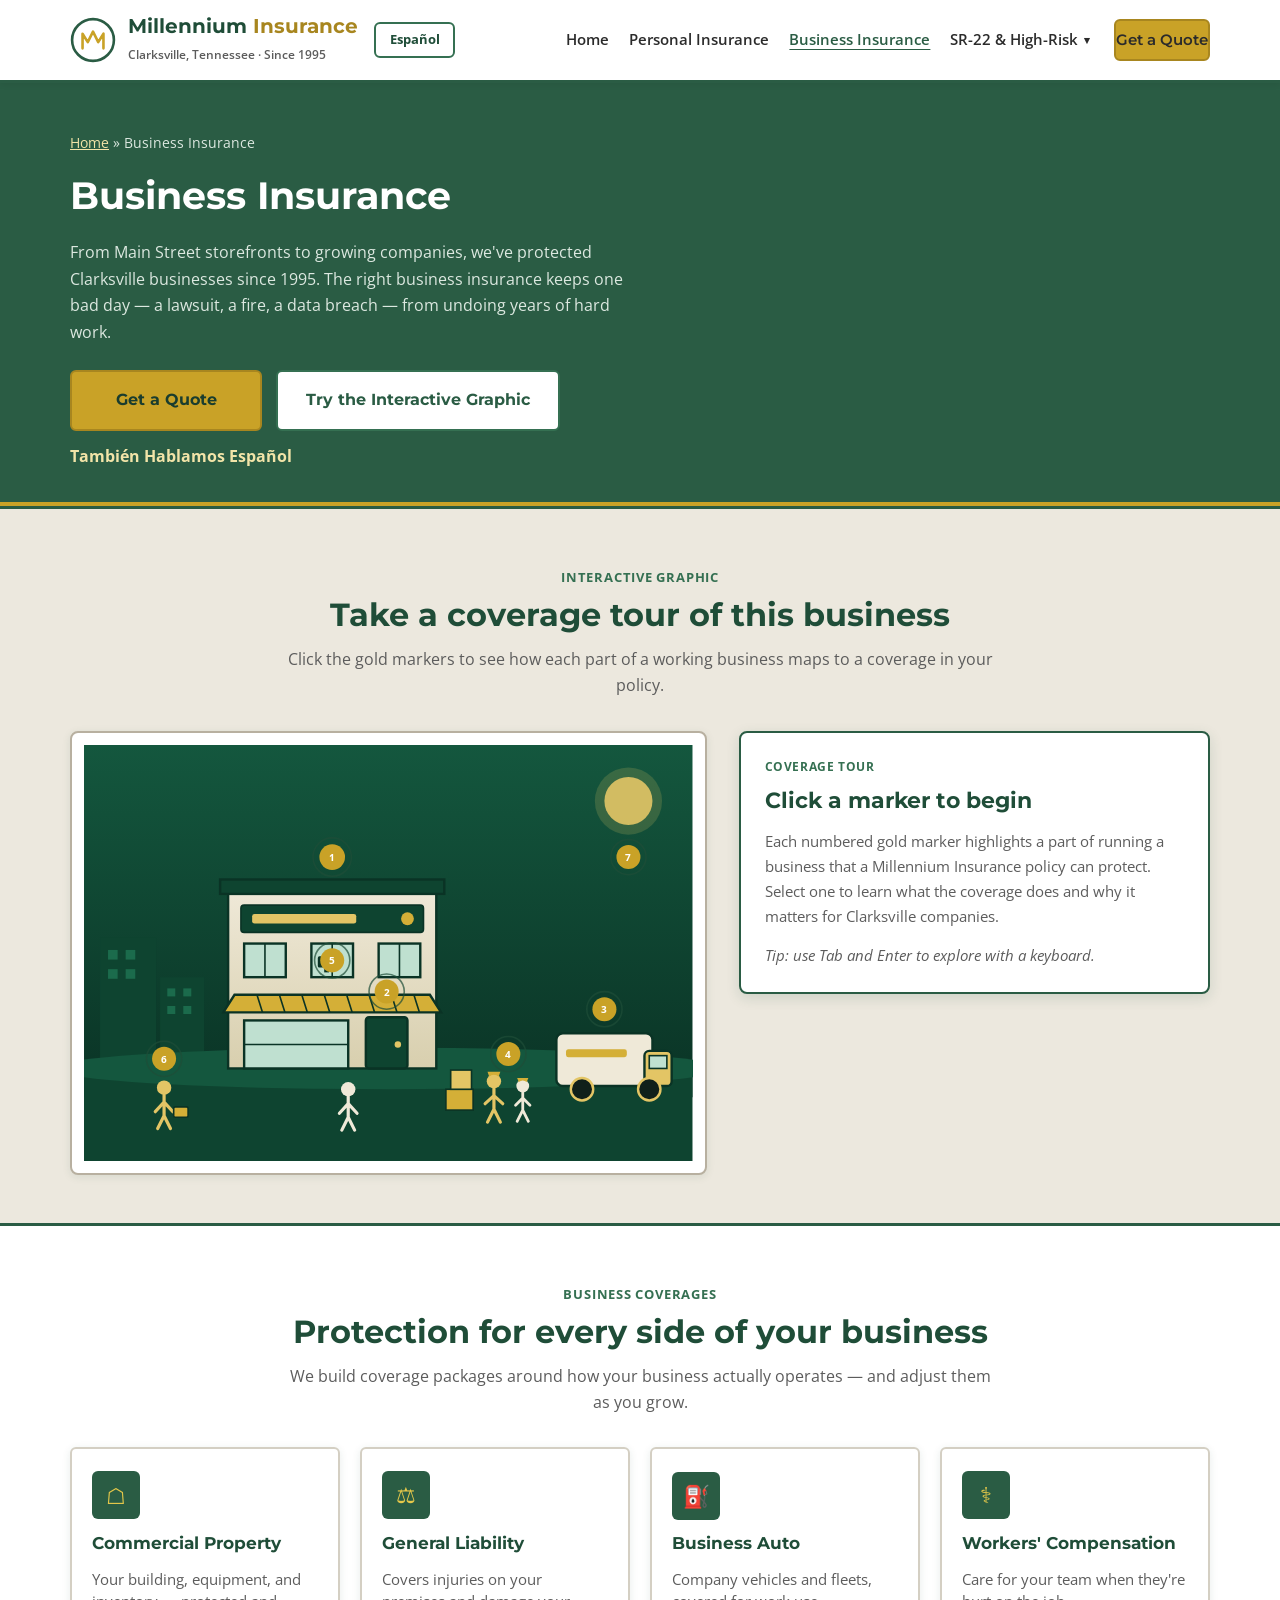
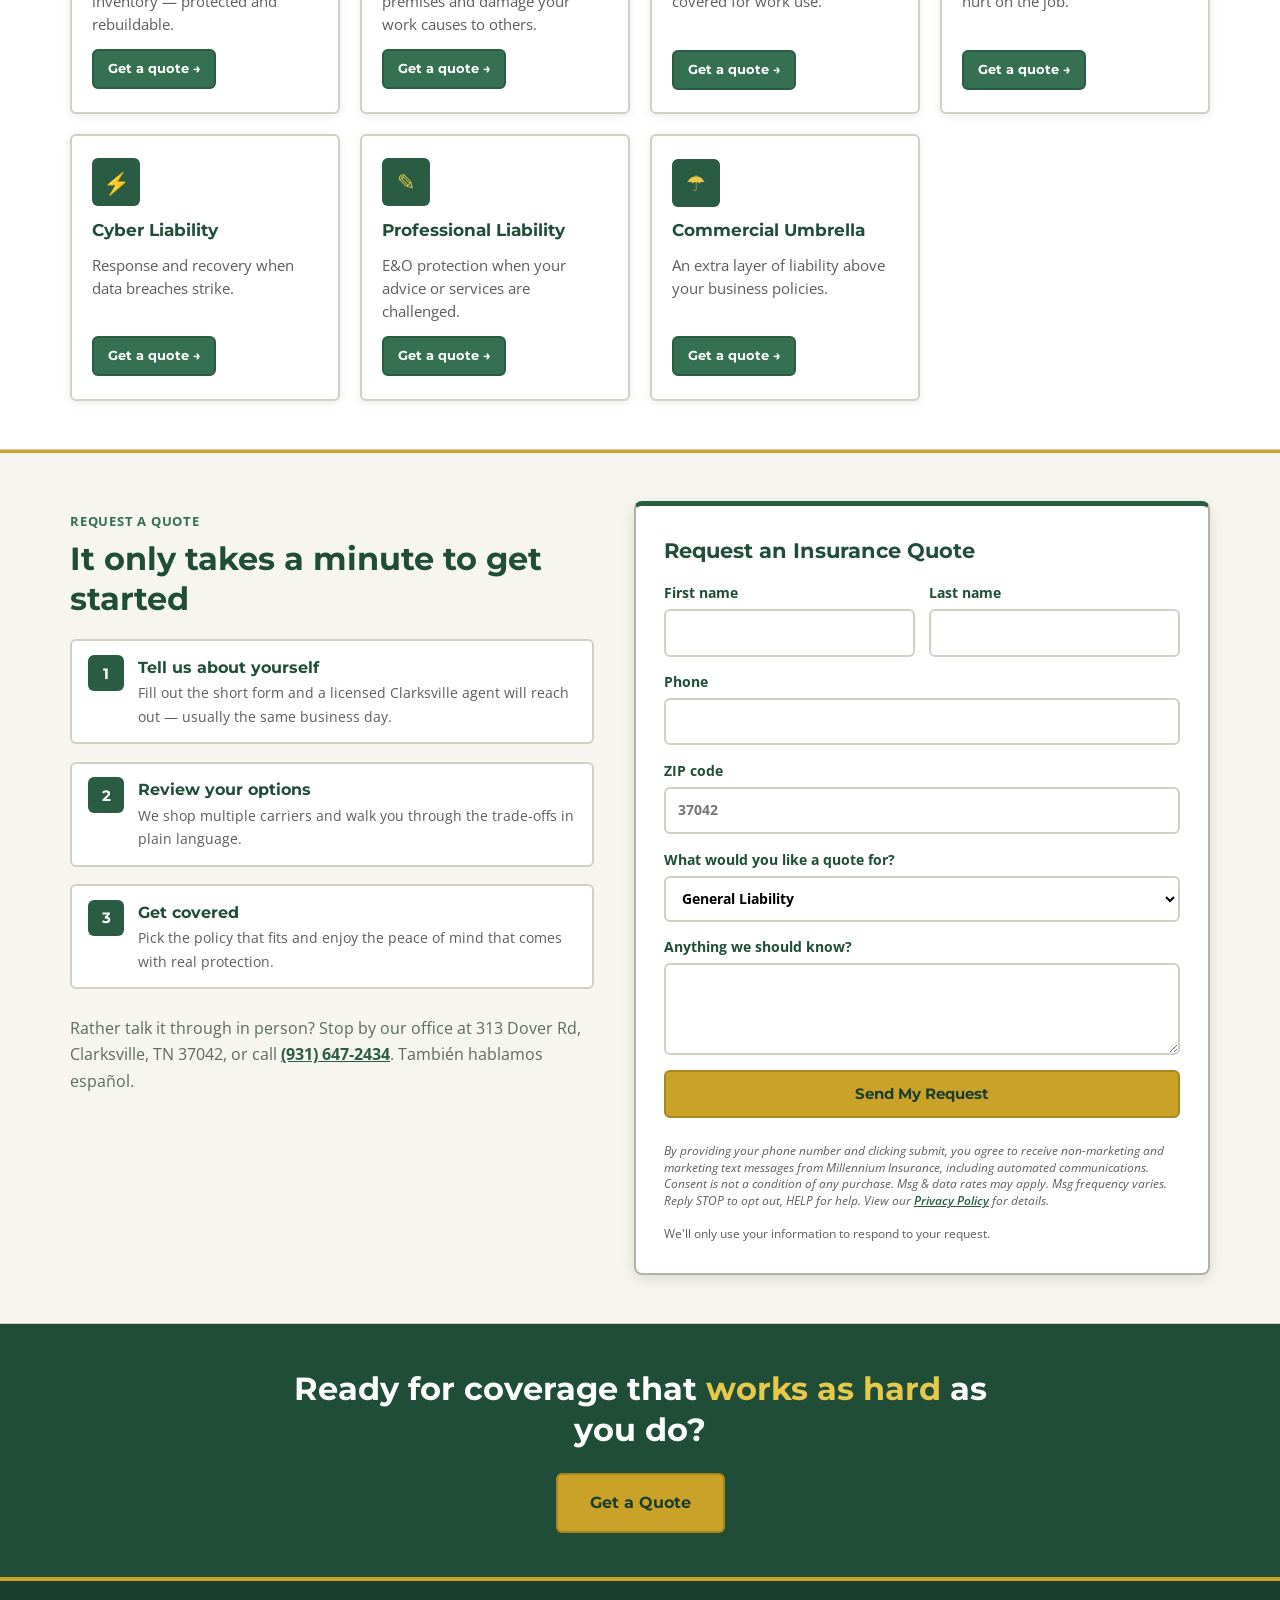
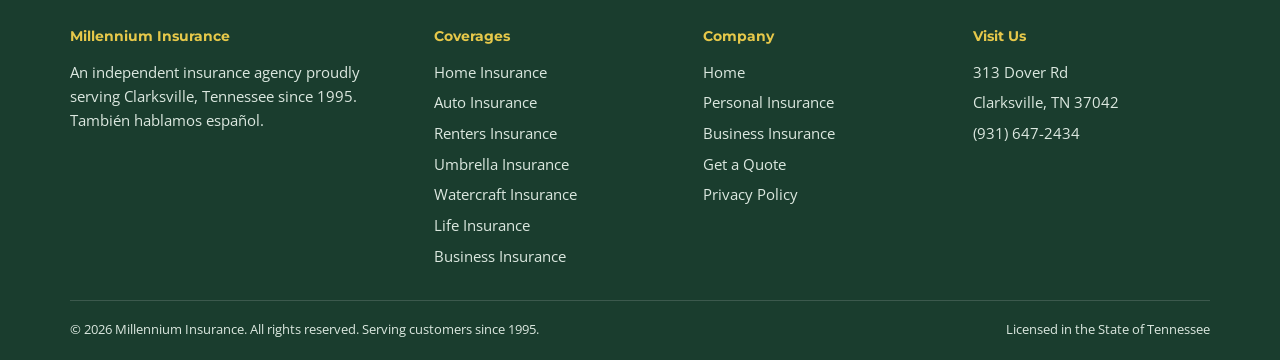
==== commit 05e5dbe7: "Add Google Tag Manager (GTM-W5B42HQJ) to all site pages. Co-authored-by: Cursor <cursoragent@cursor." ====
--- a/business-insurance.html
+++ b/business-insurance.html
@@ -1,6 +1,13 @@
 <!DOCTYPE html>
 <html lang="en">
 <head>
+  <!-- Google Tag Manager -->
+  <script>(function(w,d,s,l,i){w[l]=w[l]||[];w[l].push({'gtm.start':
+  new Date().getTime(),event:'gtm.js'});var f=d.getElementsByTagName(s)[0],
+  j=d.createElement(s),dl=l!='dataLayer'?'&l='+l:'';j.async=true;j.src=
+  'https://www.googletagmanager.com/gtm.js?id='+i+dl;f.parentNode.insertBefore(j,f);
+  })(window,document,'script','dataLayer','GTM-W5B42HQJ');</script>
+  <!-- End Google Tag Manager -->
   <meta charset="UTF-8" />
   <meta name="viewport" content="width=device-width, initial-scale=1.0" />
   <title>Business Insurance | Millennium Insurance — Clarksville, TN</title>
@@ -15,6 +22,10 @@
   <link rel="stylesheet" href="css/styles.css" />
 </head>
 <body>
+  <!-- Google Tag Manager (noscript) -->
+  <noscript><iframe src="https://www.googletagmanager.com/ns.html?id=GTM-W5B42HQJ"
+  height="0" width="0" style="display:none;visibility:hidden"></iframe></noscript>
+  <!-- End Google Tag Manager (noscript) -->
 
   <header class="site-header">
     <div class="container">
@@ -39,8 +50,8 @@
         <div class="nav-dropdown">
           <button class="nav-dropdown-toggle" type="button" aria-expanded="false" aria-haspopup="true" data-i18n="nav.highrisk">SR-22 &amp; High-Risk</button>
           <div class="nav-dropdown-menu" role="menu">
-            <a href="sr22-insurance-clarksville-tn.html" role="menuitem" data-i18n="nav.sr22">SR-22 Insurance</a>
-            <a href="non-standard-auto-insurance-clarksville.html" role="menuitem" data-i18n="nav.nonstandard">Non-Standard Auto</a>
+            <a href="sr22-insurance-clarksville-tn.html" role="menuitem" data-i18n="nav.sr22">SR-22 Bond</a>
+            <a href="coverage-for-all-clarksville.html" role="menuitem" data-i18n="nav.coverageforall">Coverage for All</a>
             <a href="low-down-payment-auto-insurance-clarksville.html" role="menuitem" data-i18n="nav.lowdown">Low Down Payment Auto</a>
           </div>
         </div>
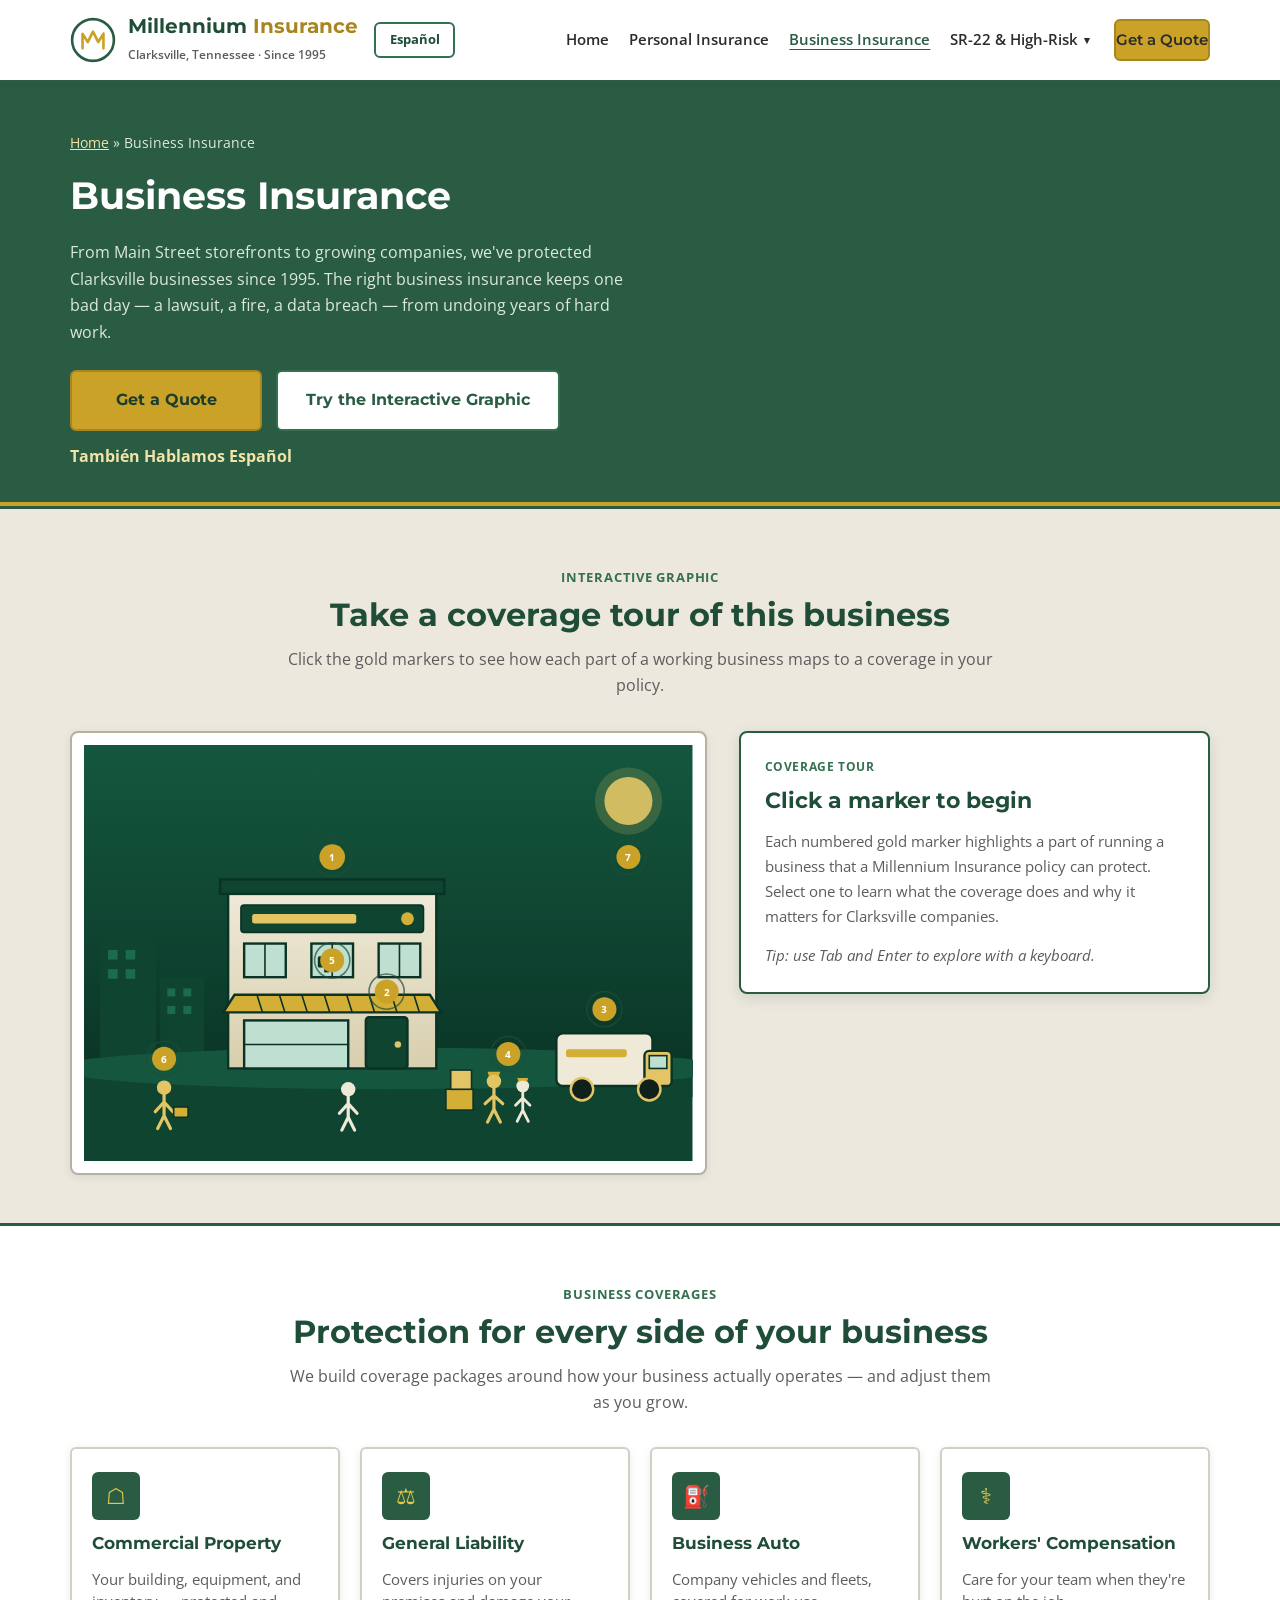
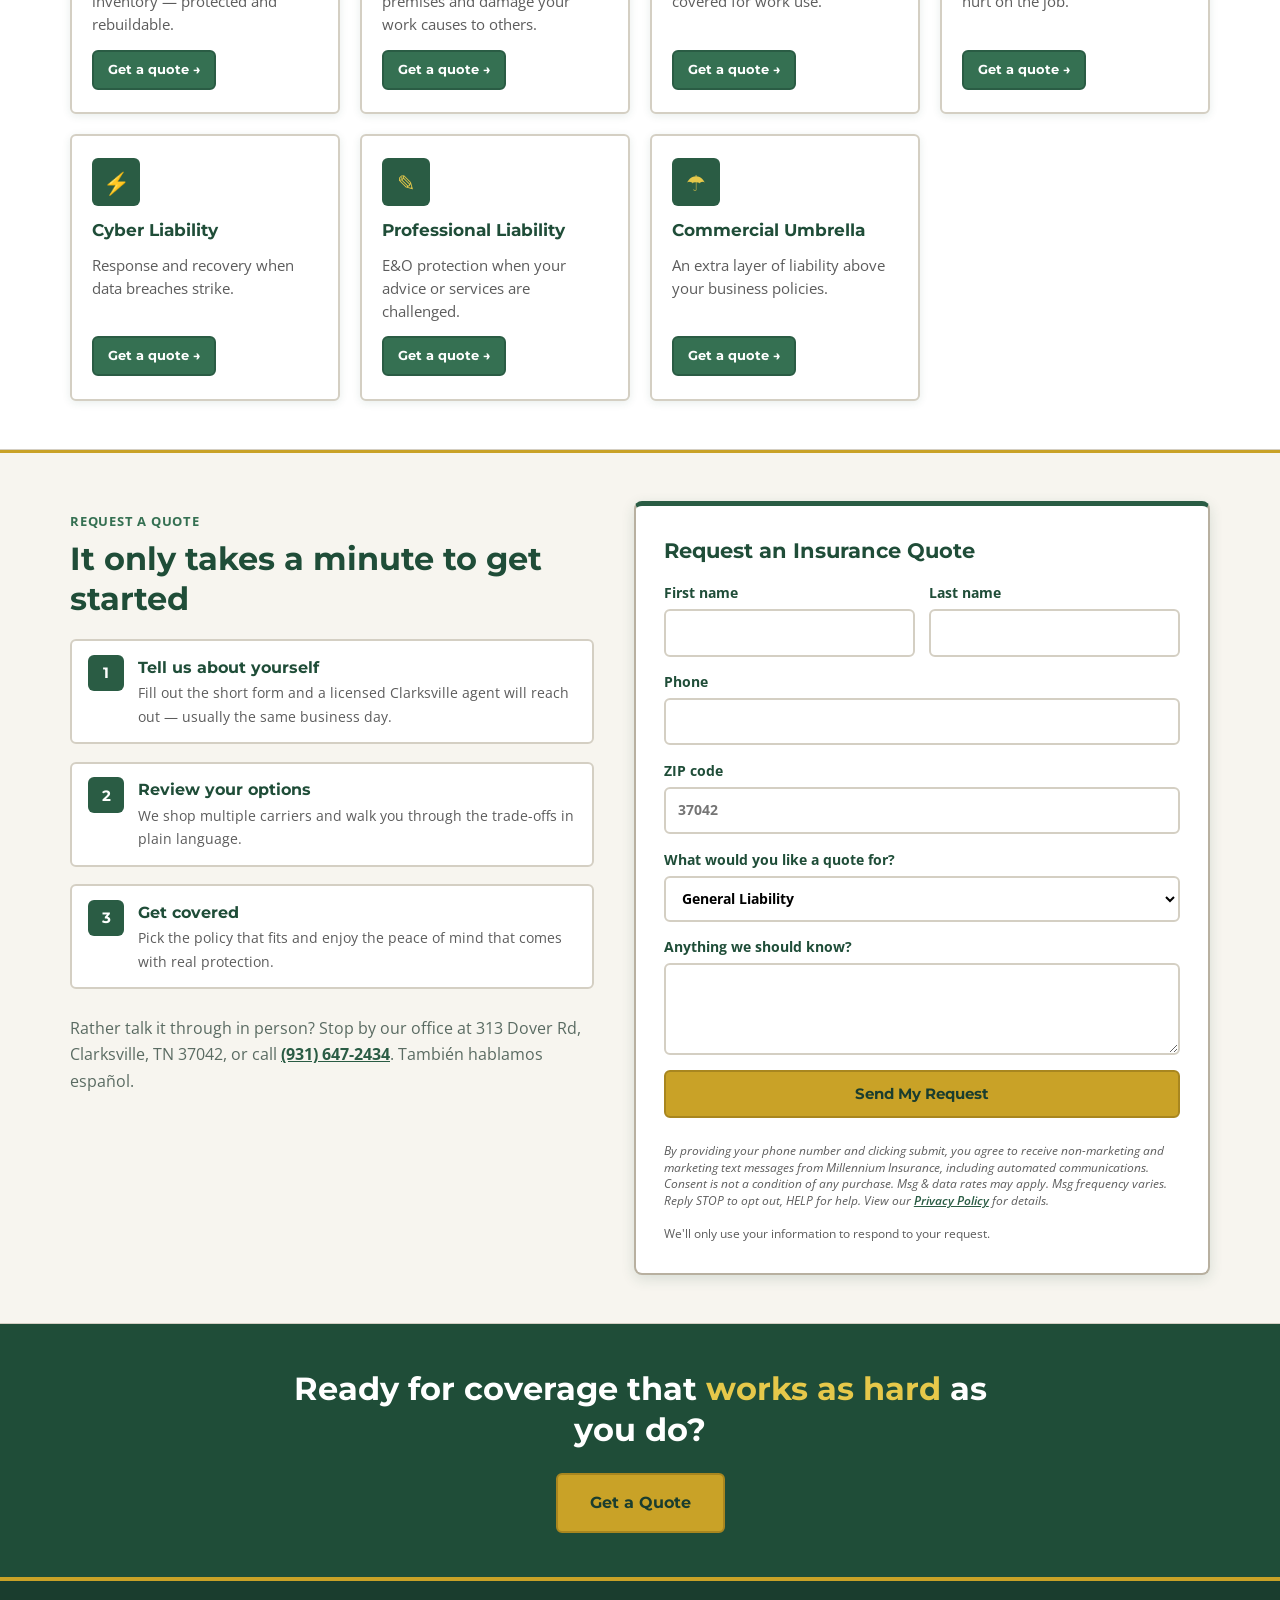
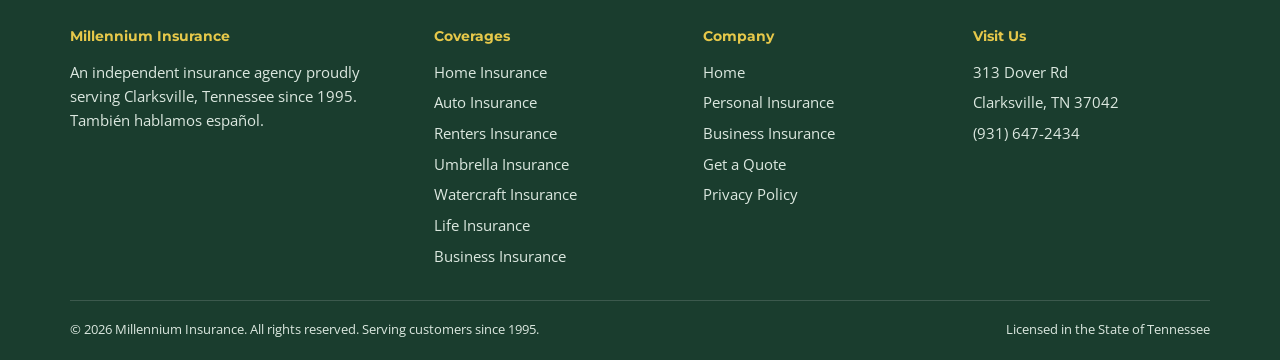
==== commit b3a5eaad: "Add ChatGPT Ads OpenAI pixel for conversion tracking on all pages. Co-authored-by: Cursor <cursorage" ====
--- a/business-insurance.html
+++ b/business-insurance.html
@@ -1,6 +1,9 @@
 <!DOCTYPE html>
 <html lang="en">
 <head>
+  <!-- ChatGPT Ads (OpenAI pixel) -->
+  <script>!function(w,d,s,u){if(w.oaiq)return;var q=function(){q.q.push(arguments)};q.q=[];w.oaiq=q;var j=d.createElement(s);j.async=1;j.src=u;var f=d.getElementsByTagName(s)[0];f.parentNode.insertBefore(j,f)}(window,document,"script","https://bzrcdn.openai.com/sdk/oaiq.min.js");oaiq("init",{pixelId:"E17QMCoCefobKkuaETigUX",debug:true});</script>
+  <!-- End ChatGPT Ads -->
   <!-- Google Tag Manager -->
   <script>(function(w,d,s,l,i){w[l]=w[l]||[];w[l].push({'gtm.start':
   new Date().getTime(),event:'gtm.js'});var f=d.getElementsByTagName(s)[0],
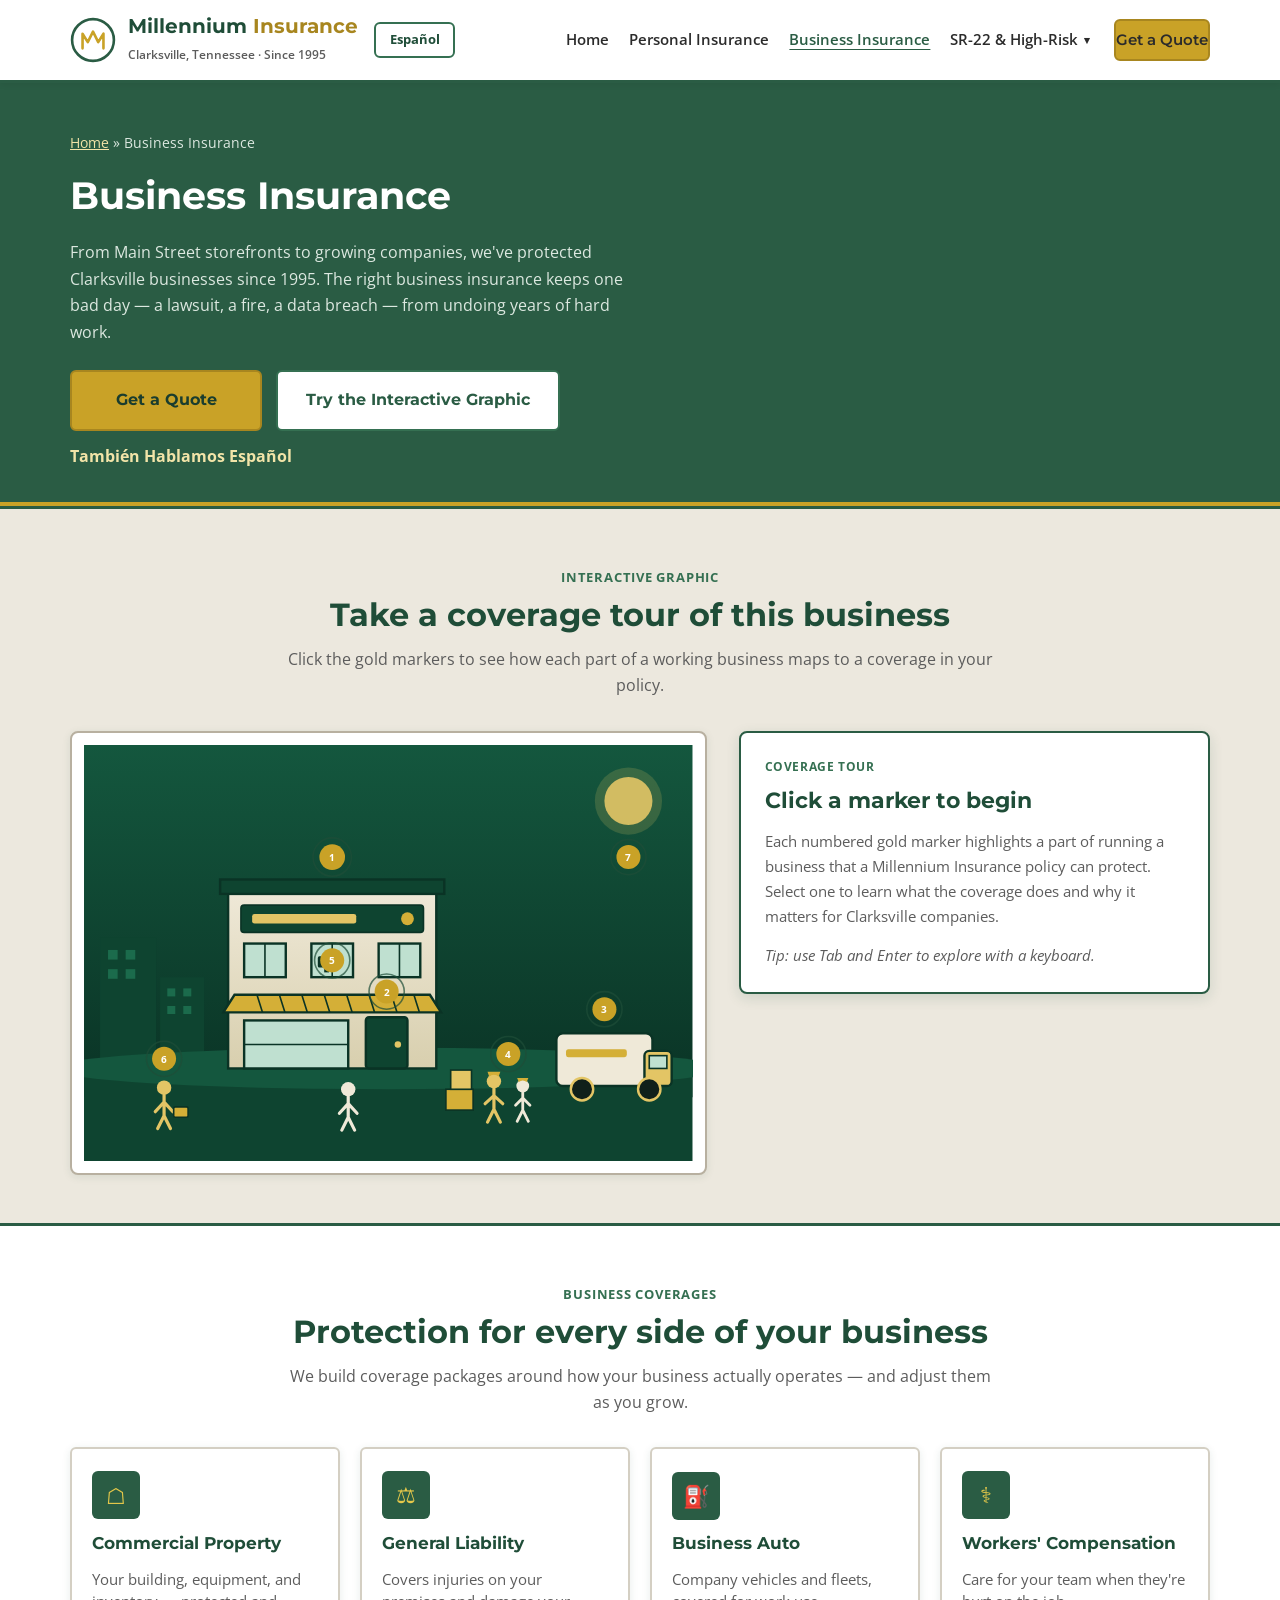
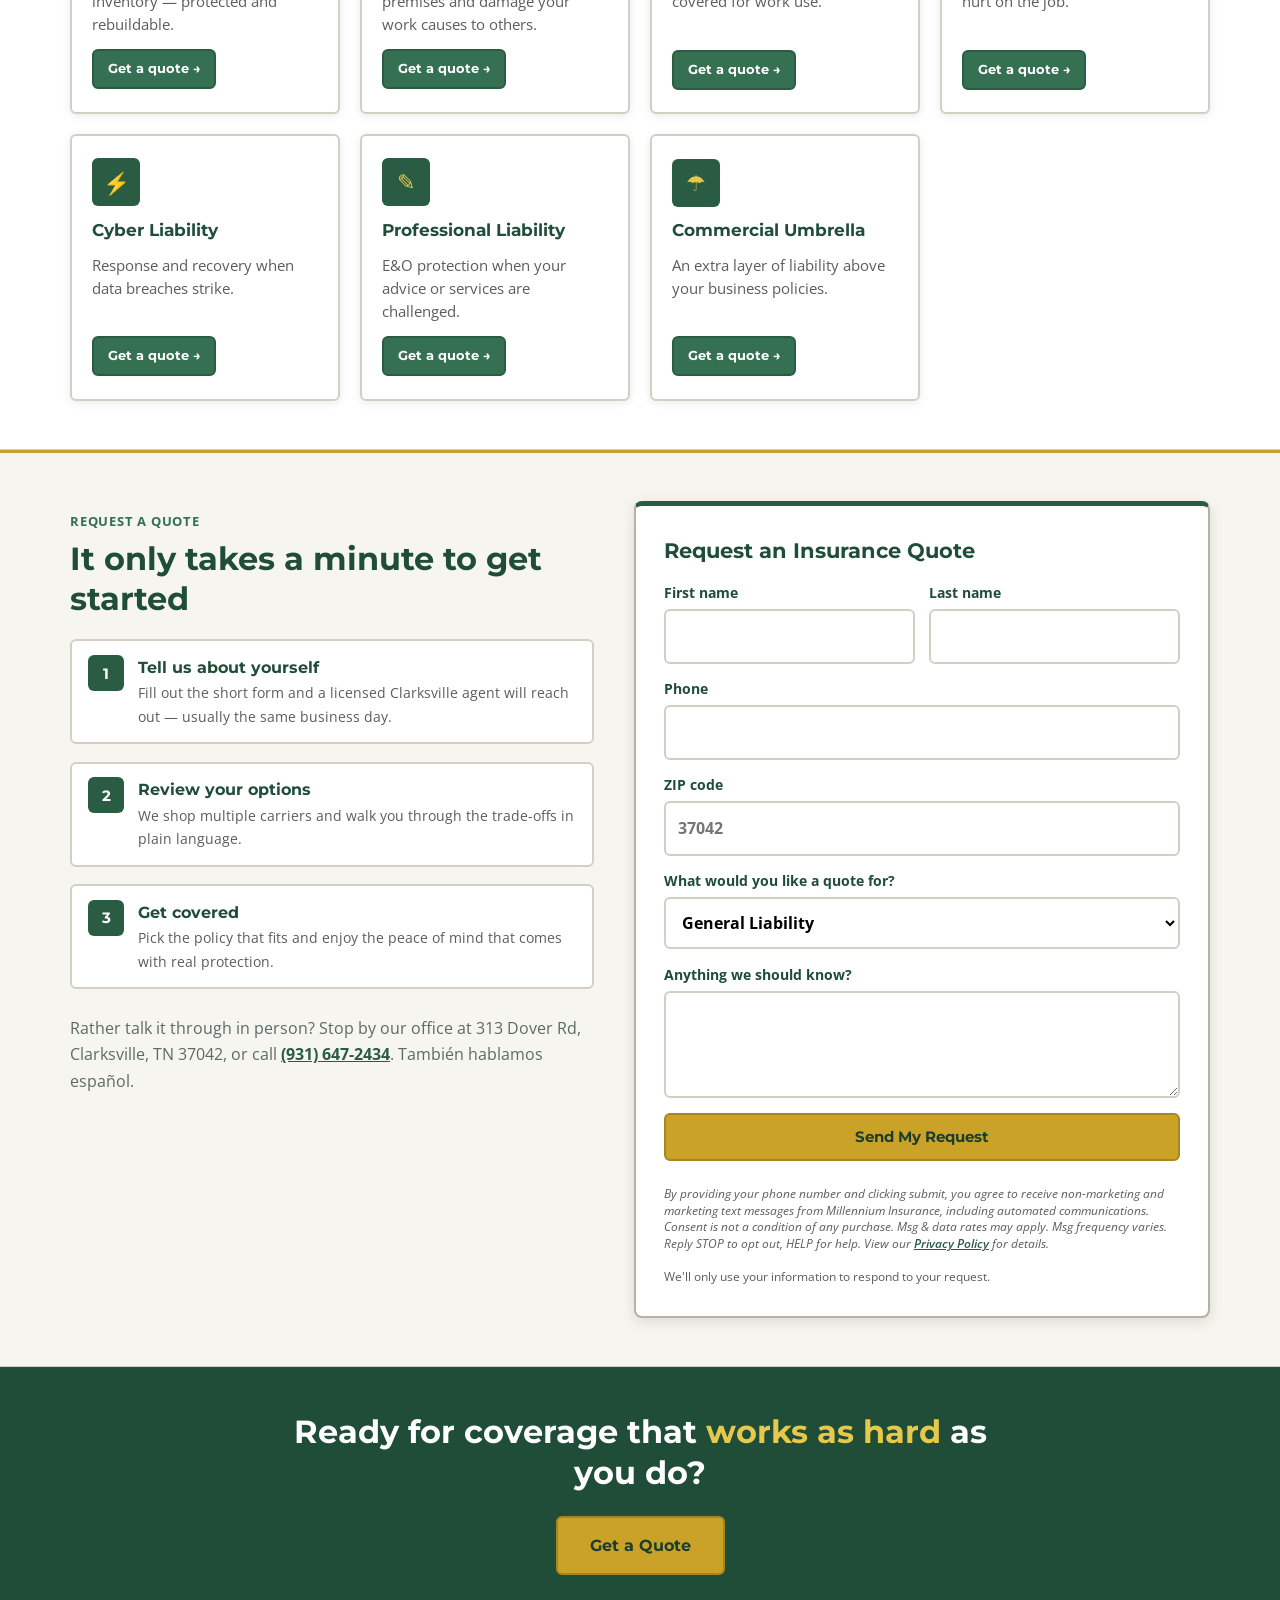
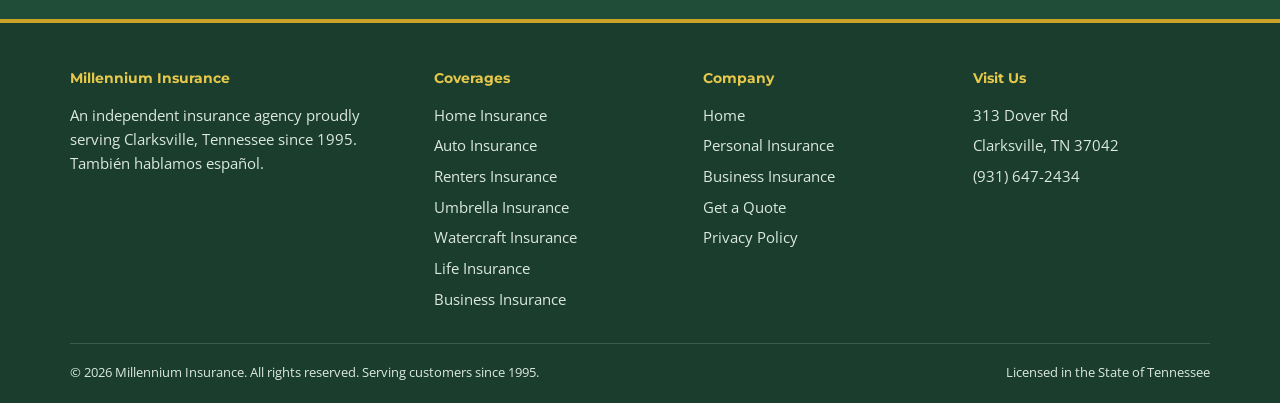
==== commit 93cd5759: "Add a guided auto quote flow that saves leads to Formspree. Customers start with a ZIP code and answ" ====
--- a/business-insurance.html
+++ b/business-insurance.html
@@ -2,7 +2,7 @@
 <html lang="en">
 <head>
   <!-- ChatGPT Ads (OpenAI pixel) -->
-  <script>!function(w,d,s,u){if(w.oaiq)return;var q=function(){q.q.push(arguments)};q.q=[];w.oaiq=q;var j=d.createElement(s);j.async=1;j.src=u;var f=d.getElementsByTagName(s)[0];f.parentNode.insertBefore(j,f)}(window,document,"script","https://bzrcdn.openai.com/sdk/oaiq.min.js");oaiq("init",{pixelId:"E17QMCoCefobKkuaETigUX",debug:true});</script>
+  <script>!function(w,d,s,u){if(w.oaiq)return;var q=function(){q.q.push(arguments)};q.q=[];w.oaiq=q;var j=d.createElement(s);j.async=1;j.src=u;var f=d.getElementsByTagName(s)[0];f.parentNode.insertBefore(j,f)}(window,document,"script","https://bzrcdn.openai.com/sdk/oaiq.min.js");oaiq("init",{pixelId:"E17QMCoCefobKkuaETigUX",debug:false});</script>
   <!-- End ChatGPT Ads -->
   <!-- Google Tag Manager -->
   <script>(function(w,d,s,l,i){w[l]=w[l]||[];w[l].push({'gtm.start':
@@ -11,8 +11,14 @@
   'https://www.googletagmanager.com/gtm.js?id='+i+dl;f.parentNode.insertBefore(j,f);
   })(window,document,'script','dataLayer','GTM-W5B42HQJ');</script>
   <!-- End Google Tag Manager -->
+  <!-- Vercel Web Analytics -->
+  <script>
+    window.va = window.va || function () { (window.vaq = window.vaq || []).push(arguments); };
+  </script>
+  <script defer src="/_vercel/insights/script.js"></script>
+  <!-- End Vercel Web Analytics -->
   <meta charset="UTF-8" />
-  <meta name="viewport" content="width=device-width, initial-scale=1.0" />
+  <meta name="viewport" content="width=device-width, initial-scale=1.0, viewport-fit=cover" />
   <title>Business Insurance | Millennium Insurance — Clarksville, TN</title>
   <meta name="description" content="Business insurance from Millennium Insurance in Clarksville, TN: commercial property, general liability, business auto, workers' comp, cyber, and more. Serving businesses since 1995. También hablamos español." />
   <link rel="icon" href="favicon.ico" sizes="48x48" />
--- a/css/styles.css
+++ b/css/styles.css
@@ -907,7 +907,8 @@
 }
 .quote-form input, .quote-form select, .quote-form textarea {
   font: inherit;
-  padding: 0.65rem 0.75rem;
+  font-size: 16px;
+  padding: 0.75rem 0.75rem;
   border: 2px solid var(--border);
   border-radius: var(--radius);
   background: var(--white);
@@ -1238,3 +1239,424 @@
   .brand-group { gap: 0.65rem; }
   .lang-btn { font-size: 0.75rem; padding: 0.3rem 0.65rem; }
 }
+
+/* ---------- Quote starter + multi-step flow ---------- */
+.quote-start h3,
+.start-sub { text-align: center; }
+.start-sub {
+  color: var(--ink-muted);
+  font-size: 0.95rem;
+  font-weight: 600;
+}
+.quote-form fieldset {
+  border: 0;
+  margin: 0;
+  padding: 0;
+  min-inline-size: 0;
+  display: grid;
+  gap: 0.45rem;
+}
+.quote-form legend {
+  font-size: 0.85rem;
+  font-weight: 700;
+  color: var(--green-900);
+  padding: 0;
+}
+.tap-buttons {
+  display: grid;
+  grid-template-columns: 1fr 1fr;
+  gap: 0.55rem;
+}
+.tap {
+  position: relative;
+  display: flex;
+  align-items: center;
+  justify-content: center;
+  min-height: 48px;
+  padding: 0.7rem 0.55rem;
+  border: 2px solid var(--border-dark);
+  border-radius: var(--radius);
+  background: var(--white);
+  color: var(--green-900);
+  font-weight: 700;
+  font-size: 0.95rem;
+  line-height: 1.2;
+  text-align: center;
+  cursor: pointer;
+}
+.quote-form label.tap { display: flex; gap: 0; }
+button.tap {
+  font-family: inherit;
+  width: 100%;
+}
+.tap span { pointer-events: none; }
+.quote-form .tap input {
+  position: absolute;
+  opacity: 0;
+  inset: 0;
+  width: 100%;
+  height: 100%;
+  margin: 0;
+  padding: 0;
+  border: 0;
+  box-shadow: none;
+  cursor: pointer;
+}
+.quote-form .tap input:focus {
+  border: 0;
+  box-shadow: none;
+}
+.tap:focus-within,
+.tap:focus-visible {
+  outline: 3px solid var(--gold-500);
+  outline-offset: 2px;
+}
+.tap:hover { border-color: var(--green-700); }
+.tap:has(input:checked),
+.tap.is-selected {
+  background: var(--green-800);
+  border-color: var(--green-900);
+  color: var(--white);
+}
+.quote-flow-wrap {
+  width: min(720px, 100%);
+  margin: 0 auto;
+  overflow-x: clip;
+}
+.quote-flow { scroll-margin-top: 5.5rem; }
+.progress-label {
+  font-size: 0.92rem;
+  font-weight: 700;
+  color: var(--green-700);
+  scroll-margin-top: 5.5rem;
+}
+.progress {
+  height: 8px;
+  background: var(--cream-dim);
+  border-radius: 99px;
+  overflow: hidden;
+}
+.progress-fill {
+  height: 100%;
+  width: 0;
+  background: var(--gold-500);
+  transition: width 0.4s ease;
+}
+.q-step {
+  display: grid;
+  gap: 0.9rem;
+}
+.q-step h2,
+.q-step h3 {
+  font-family: var(--font-head);
+  color: var(--green-900);
+  font-weight: 700;
+  line-height: 1.25;
+}
+.q-step h2 { font-size: 1.35rem; }
+.q-step h2:focus { outline: none; }
+.q-step h2:focus-visible {
+  outline: 3px solid var(--gold-500);
+  outline-offset: 3px;
+}
+.vehicle-head {
+  display: flex;
+  align-items: center;
+  justify-content: space-between;
+  gap: 0.75rem;
+}
+.vehicle-head h3 { font-size: 1.05rem; }
+.vehicle-block + .vehicle-block {
+  border-top: 1px solid var(--border);
+  padding-top: 0.35rem;
+}
+.link-btn {
+  background: none;
+  border: 0;
+  padding: 0.25rem 0;
+  color: var(--green-800);
+  font: inherit;
+  font-weight: 700;
+  text-decoration: underline;
+  text-underline-offset: 3px;
+  cursor: pointer;
+}
+.q-note {
+  background: var(--cream);
+  border-left: 4px solid var(--green-700);
+  border-radius: var(--radius);
+  padding: 0.75rem 0.9rem;
+  color: var(--ink);
+  font-weight: 600;
+}
+.opt { font-weight: 600; color: var(--ink-muted); }
+.q-actions {
+  display: flex;
+  gap: 0.75rem;
+}
+.q-actions .btn-gold { flex: 1; }
+.q-actions .btn-outline { min-width: 6.5rem; }
+.btn:disabled { opacity: 0.72; cursor: progress; }
+.btn:focus-visible {
+  outline: 3px solid var(--green-800);
+  outline-offset: 2px;
+}
+.btn-spinner {
+  width: 1rem;
+  height: 1rem;
+  border: 2px solid currentColor;
+  border-right-color: transparent;
+  border-radius: 50%;
+  display: inline-block;
+  vertical-align: -2px;
+  margin-right: 0.45rem;
+  animation: quote-spin 0.7s linear infinite;
+}
+@keyframes quote-spin { to { transform: rotate(360deg); } }
+.hp {
+  position: absolute;
+  left: -10000px;
+  width: 1px;
+  height: 1px;
+  overflow: hidden;
+}
+.thanks-wrap {
+  max-width: 640px;
+  margin: 0 auto;
+  text-align: center;
+}
+.thanks-wrap p {
+  font-size: 1.08rem;
+  color: var(--ink);
+  margin-bottom: 1.5rem;
+}
+.thanks-wrap a {
+  color: var(--green-800);
+  font-weight: 700;
+}
+@media (min-width: 560px) {
+  .tap-makes,
+  .tap-months { grid-template-columns: repeat(3, minmax(0, 1fr)); }
+}
+@media (max-width: 640px) {
+  .q-actions { flex-direction: column-reverse; }
+  .q-actions .btn { width: 100%; }
+}
+@media (prefers-reduced-motion: reduce) {
+  .btn-spinner { animation: none; }
+  .progress-fill { transition: none; }
+}
+
+.q-question {
+  font-family: var(--font-head);
+  color: var(--green-900);
+  font-size: 1.55rem;
+  font-weight: 700;
+  line-height: 1.2;
+  margin: 0;
+}
+.q-question:focus { outline: none; }
+.q-question:focus-visible {
+  outline: 3px solid var(--gold-500);
+  outline-offset: 3px;
+}
+.q-context {
+  display: flex;
+  align-items: center;
+  gap: 0.4rem;
+  margin: 0;
+  color: var(--ink-muted);
+  font-size: 0.85rem;
+  font-weight: 700;
+}
+.q-context img {
+  width: 22px;
+  height: 22px;
+  object-fit: contain;
+}
+.q-help {
+  margin: 0;
+  color: var(--ink-muted);
+  font-size: 0.92rem;
+  font-weight: 600;
+}
+.search-pill {
+  display: flex;
+  align-items: center;
+  gap: 0.45rem;
+  border: 2px solid var(--border);
+  border-radius: 999px;
+  background: var(--white);
+  padding: 0.1rem 0.9rem;
+  color: var(--ink-muted);
+}
+.quote-form label.search-pill { display: flex; }
+.search-pill:focus-within {
+  border-color: var(--green-700);
+  box-shadow: 0 0 0 3px rgba(53, 112, 82, 0.15);
+}
+.search-icon { width: 1.15rem; height: 1.15rem; flex: 0 0 auto; }
+.quote-form .search-pill input {
+  border: 0;
+  box-shadow: none;
+  padding: 0.75rem 0;
+  background: transparent;
+  min-width: 0;
+  font-size: 16px;
+}
+.quote-form .search-pill input:focus { border: 0; box-shadow: none; }
+.bubbles {
+  display: grid;
+  grid-template-columns: 1fr 1fr;
+  gap: 0.6rem;
+}
+.bubbles-choice { grid-template-columns: 1fr; }
+.bubbles-years { grid-template-columns: repeat(3, minmax(0, 1fr)); }
+.bubbles-logos { grid-template-columns: 1fr 1fr; }
+.bubble {
+  position: relative;
+  display: flex;
+  align-items: center;
+  justify-content: center;
+  gap: 0.45rem;
+  min-height: 52px;
+  padding: 0.55rem 0.75rem;
+  border: 2px solid var(--border-dark);
+  border-radius: 999px;
+  background: var(--white);
+  color: var(--green-900);
+  font-weight: 700;
+  font-size: 0.95rem;
+  line-height: 1.15;
+  text-align: center;
+  cursor: pointer;
+  box-shadow: 0 1px 2px rgba(20, 40, 30, 0.06);
+}
+.quote-form label.bubble { display: flex; gap: 0.45rem; }
+.bubble-logo {
+  justify-content: flex-start;
+  text-align: left;
+  min-height: 58px;
+  padding: 0.4rem 0.7rem;
+  font-size: 0.84rem;
+}
+.bubble-logo span {
+  min-width: 0;
+  overflow-wrap: break-word;
+}
+.bubble img {
+  width: 34px;
+  height: 34px;
+  object-fit: contain;
+  flex: 0 0 auto;
+}
+.bubble span { pointer-events: none; }
+.bubble input {
+  position: absolute;
+  opacity: 0;
+  inset: 0;
+  width: 100%;
+  height: 100%;
+  margin: 0;
+  cursor: pointer;
+}
+.bubble:focus-within,
+.bubble:focus-visible {
+  outline: 3px solid var(--gold-500);
+  outline-offset: 2px;
+}
+.bubble:hover { border-color: var(--green-700); }
+.bubble:has(input:checked),
+.bubble.is-selected {
+  border-color: var(--green-800);
+  box-shadow: 0 0 0 2px var(--green-800);
+}
+.bubbles-choice .bubble:has(input:checked),
+.bubbles-choice .bubble.is-selected {
+  background: var(--green-800);
+  border-color: var(--green-900);
+  color: var(--white);
+  box-shadow: none;
+}
+.q-empty {
+  margin: 0;
+  color: var(--ink-muted);
+  font-weight: 600;
+}
+.dob-fields {
+  display: grid;
+  grid-template-columns: 1fr 1fr 1.4fr;
+  gap: 0.6rem;
+}
+.field-label {
+  margin: 0;
+  font-size: 0.85rem;
+  font-weight: 700;
+  color: var(--green-900);
+}
+.driver-card {
+  display: grid;
+  gap: 0.75rem;
+  padding: 0.15rem 0 0.35rem;
+}
+.driver-card + .driver-card {
+  border-top: 1px solid var(--border);
+  padding-top: 0.9rem;
+}
+.driver-card h3 {
+  font-family: var(--font-head);
+  font-size: 1.05rem;
+  color: var(--green-900);
+  margin: 0;
+}
+.more-drivers { margin-top: 0.25rem; }
+.sr-only {
+  position: absolute;
+  width: 1px;
+  height: 1px;
+  padding: 0;
+  margin: -1px;
+  overflow: hidden;
+  clip: rect(0, 0, 0, 0);
+  white-space: nowrap;
+  border: 0;
+}
+@media (min-width: 720px) {
+  .bubbles-logos { grid-template-columns: repeat(3, minmax(0, 1fr)); }
+}
+
+@media (max-width: 640px) {
+  .page-hero:has(+ #quote) {
+    padding: 1.15rem 0 1rem;
+  }
+  .page-hero:has(+ #quote) h1 { font-size: 1.45rem; }
+  .page-hero:has(+ #quote) p {
+    margin-top: 0.35rem;
+    font-size: 0.95rem;
+  }
+  #quote { padding: 1rem 0 1.15rem; }
+  .quote-flow { padding: 1.1rem 0.85rem 0.85rem; }
+  .q-question { font-size: 1.35rem; }
+  .bubble,
+  .quote-start .btn,
+  .q-actions .btn {
+    min-height: 52px;
+    touch-action: manipulation;
+  }
+  .quote-flow .q-actions {
+    position: sticky;
+    bottom: 0;
+    z-index: 4;
+    margin: 0.2rem -0.85rem -0.35rem;
+    padding: 0.7rem 0.85rem calc(0.7rem + env(safe-area-inset-bottom));
+    background: var(--white);
+    border-top: 1px solid var(--border);
+    box-shadow: 0 -8px 18px rgba(31, 77, 56, 0.08);
+  }
+  .site-header { padding-top: env(safe-area-inset-top); }
+  .lang-btn,
+  .nav-toggle {
+    min-height: 44px;
+    min-width: 44px;
+  }
+}
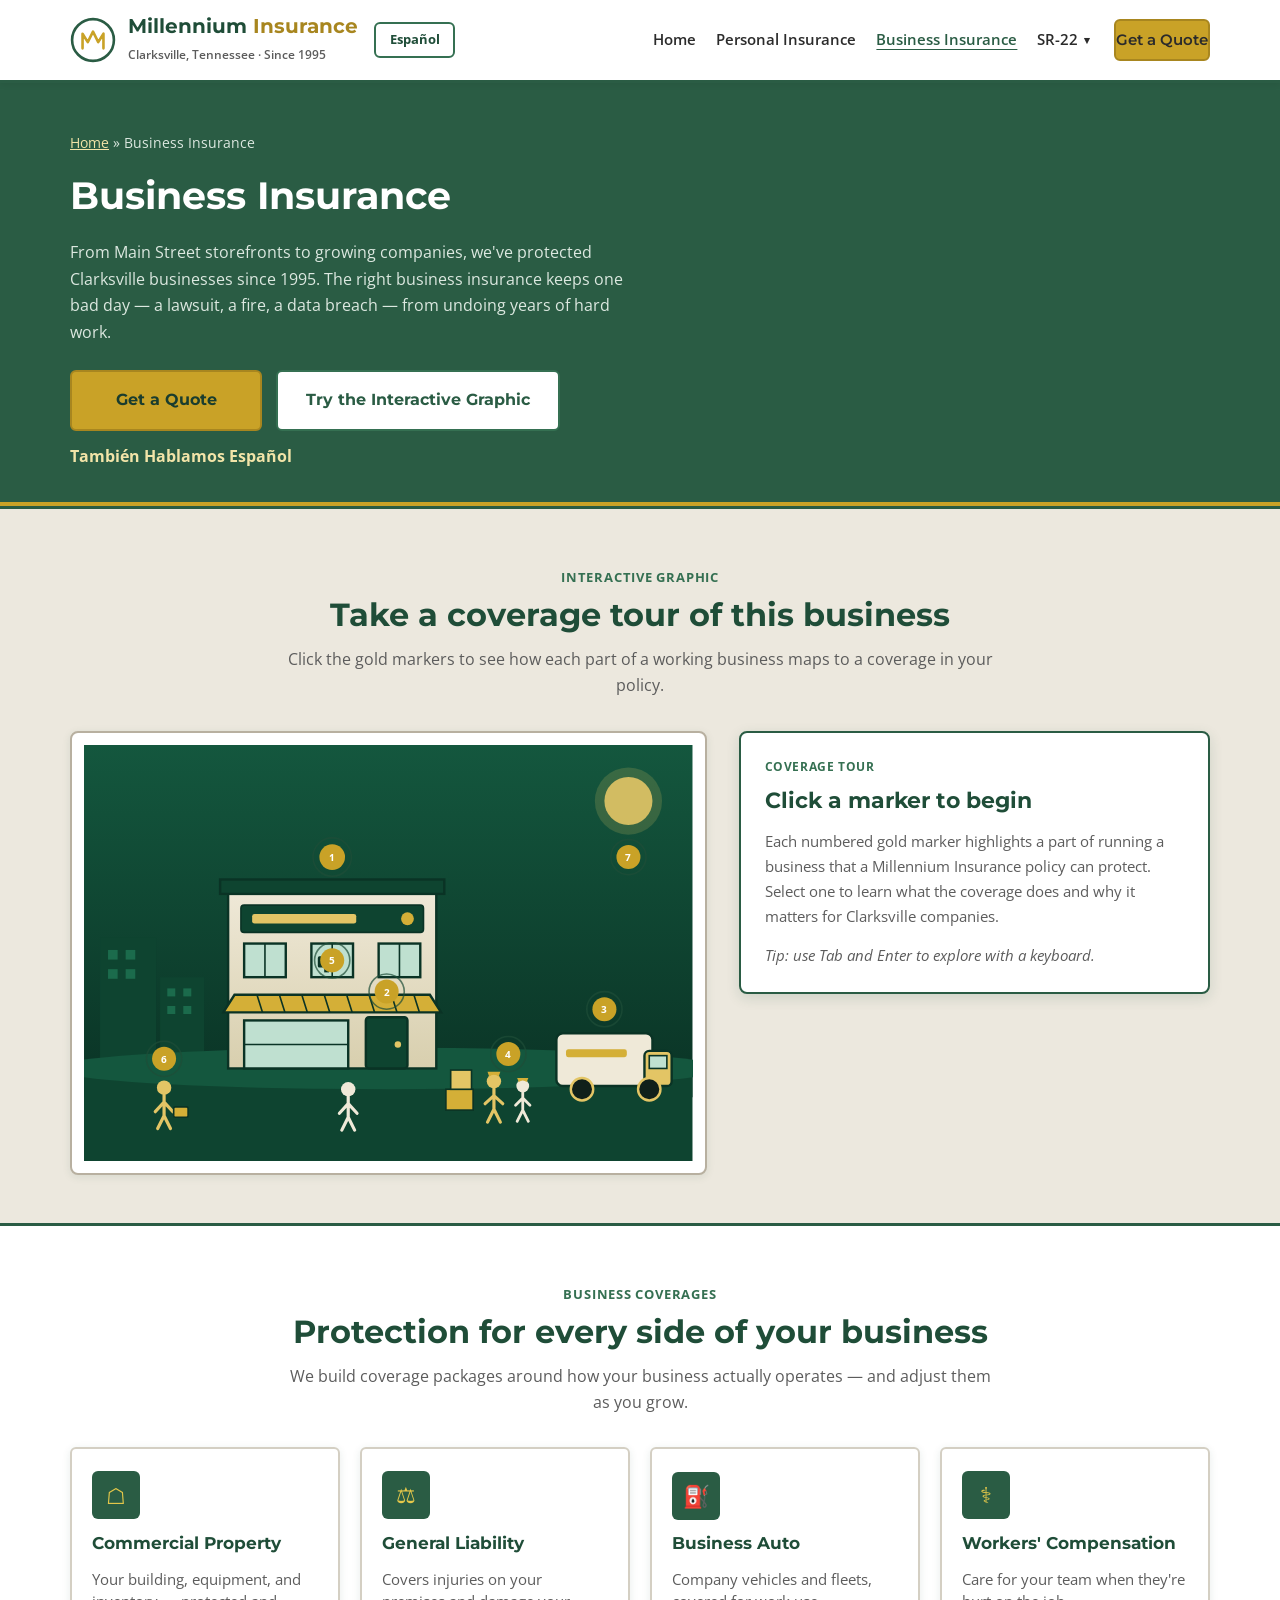
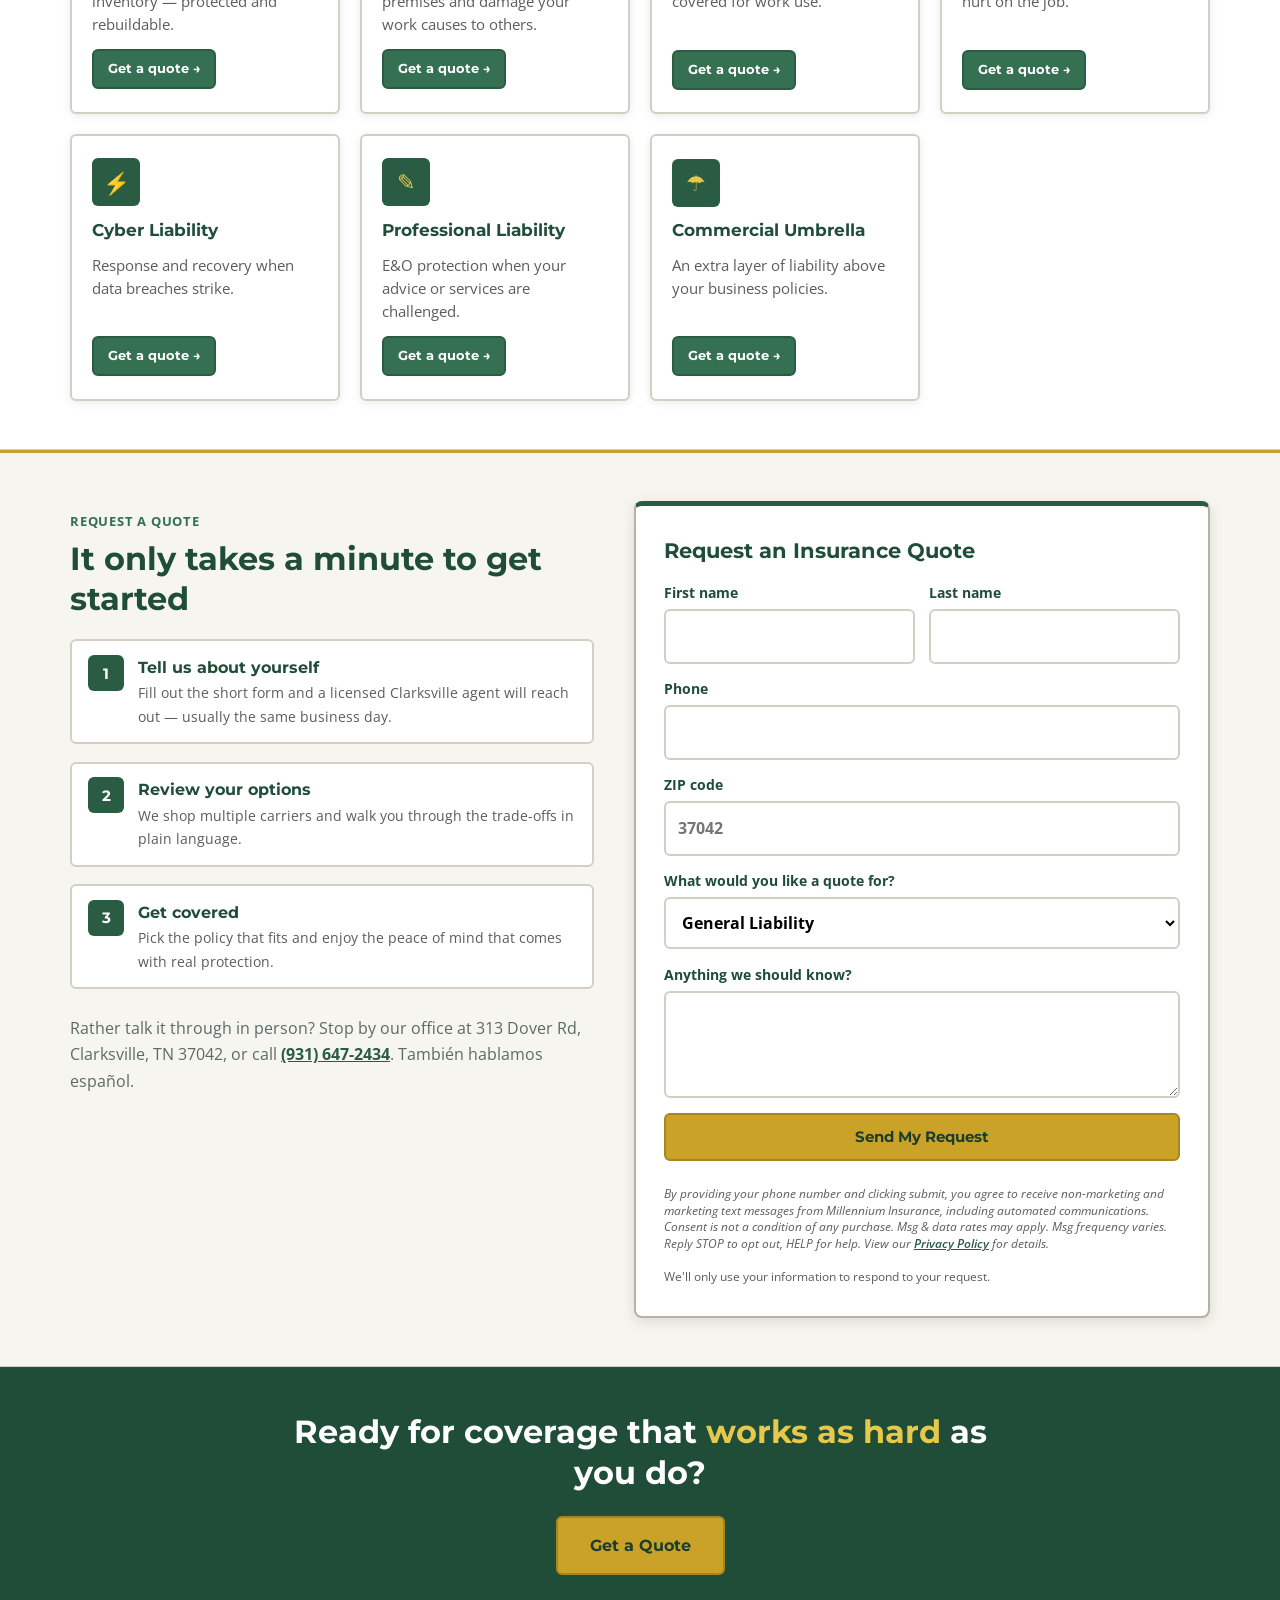
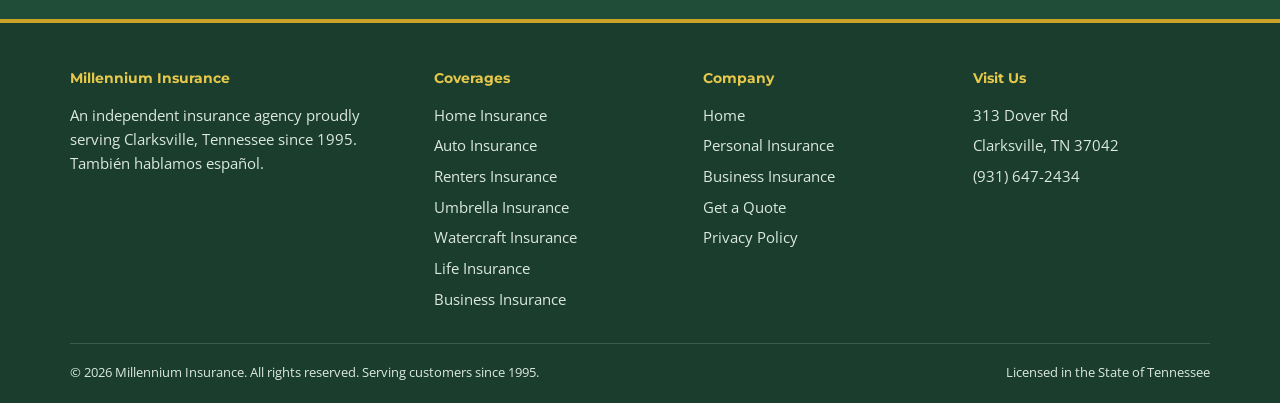
==== commit f7de8804: "Label the top menu SR-22. Co-authored-by: Cursor <cursoragent@cursor.com>" ====
--- a/business-insurance.html
+++ b/business-insurance.html
@@ -57,7 +57,7 @@
         <a href="personal-insurance.html" data-i18n="nav.personal">Personal Insurance</a>
         <a href="business-insurance.html" class="active" data-i18n="nav.business">Business Insurance</a>
         <div class="nav-dropdown">
-          <button class="nav-dropdown-toggle" type="button" aria-expanded="false" aria-haspopup="true" data-i18n="nav.highrisk">SR-22 &amp; High-Risk</button>
+          <button class="nav-dropdown-toggle" type="button" aria-expanded="false" aria-haspopup="true" data-i18n="nav.highrisk">SR-22</button>
           <div class="nav-dropdown-menu" role="menu">
             <a href="sr22-insurance-clarksville-tn.html" role="menuitem" data-i18n="nav.sr22">SR-22 Bond</a>
             <a href="coverage-for-all-clarksville.html" role="menuitem" data-i18n="nav.coverageforall">Coverage for All</a>
--- a/css/styles.css
+++ b/css/styles.css
@@ -249,8 +249,8 @@
 }
 .landing-hero-grid {
   display: grid;
-  grid-template-columns: minmax(0, 1.08fr) minmax(320px, 0.92fr);
-  gap: 2.75rem 3rem;
+  grid-template-columns: minmax(300px, 0.85fr) minmax(0, 1.15fr);
+  gap: 2.5rem 3rem;
   align-items: start;
 }
 .landing-hero-copy {
@@ -258,6 +258,7 @@
   flex-direction: column;
   gap: 0;
   min-width: 0;
+  order: 2;
 }
 .landing-headline {
   display: grid;
@@ -285,8 +286,8 @@
 .landing-photo-card {
   position: relative;
   width: 100%;
-  max-width: 650px;
-  margin: 0 0 1.1rem;
+  max-width: none;
+  margin: 0 0 1.15rem;
   border-radius: 12px;
   overflow: hidden;
   border: 1px solid rgba(255, 255, 255, 0.14);
@@ -296,13 +297,14 @@
 .landing-office-photo {
   display: block;
   width: 100%;
-  height: clamp(220px, 28vw, 320px);
+  height: clamp(240px, 28vw, 340px);
   object-fit: cover;
-  object-position: center center;
+  object-position: center 42%;
 }
 .landing-photo-label {
   position: absolute;
   left: 0.85rem;
+  right: auto;
   bottom: 0.85rem;
   display: inline-flex;
   align-items: center;
@@ -401,33 +403,84 @@
   color: var(--white);
   font-weight: 600;
 }
-.landing-quote-form {
+.quote-form.landing-quote-form {
   margin: 0;
   align-self: start;
+  order: 1;
+  width: 100%;
+  background: var(--white);
   border: 1px solid rgba(31, 77, 56, 0.1);
   border-radius: 12px;
-  border-top: 1px solid rgba(31, 77, 56, 0.1);
+  border-top: 5px solid var(--green-800);
   box-shadow: 0 10px 28px rgba(0, 0, 0, 0.14);
-  padding: 2rem 1.85rem 1.65rem;
-  gap: 0.85rem;
-}
-.landing-quote-form h3 {
-  text-align: center;
-  font-size: 1.35rem;
-  margin-bottom: 0.15rem;
-}
-.landing-quote-form .btn-gold {
-  margin-top: 0.15rem;
-  padding: 0.9rem 1rem;
+  padding: 2.15rem 1.85rem 1.65rem;
+  gap: 0;
+  justify-items: start;
+}
+.quote-form.landing-quote-form h1,
+.quote-form.landing-quote-form h2 {
+  text-align: left;
+  font-family: var(--font-head);
+  font-size: clamp(1.65rem, 2.4vw, 2.05rem);
+  font-weight: 700;
+  line-height: 1.18;
+  letter-spacing: -0.015em;
+  color: var(--green-900);
+  margin: 0 0 0.85rem;
+  max-width: 12em;
+}
+.quote-form.landing-quote-form .start-sub {
+  display: block;
+  text-align: left;
+  color: var(--ink);
   font-size: 1rem;
+  font-weight: 600;
+  line-height: 1.45;
+  margin: 0 0 1.25rem;
+  max-width: 32ch;
+}
+.quote-form.landing-quote-form .zip-field {
+  width: 100%;
+  max-width: 16rem;
+  margin: 0;
+}
+.quote-form.landing-quote-form .zip-field input {
+  width: 100%;
+  min-height: 48px;
+  background: var(--white);
+  border: 2px solid var(--border);
+  border-radius: var(--radius);
+  padding: 0.75rem 0.85rem;
+  color: var(--ink);
+  font-weight: 600;
+}
+.quote-form.landing-quote-form .zip-field input::placeholder {
+  color: var(--ink-muted);
+  font-weight: 600;
+}
+.quote-form.landing-quote-form .zip-field input:focus {
+  border-color: var(--green-700);
+  box-shadow: 0 0 0 3px rgba(53, 112, 82, 0.15);
+}
+.quote-form.landing-quote-form .start-error {
+  width: 100%;
+  margin-top: 0.65rem;
+}
+.quote-form.landing-quote-form .btn-gold {
+  margin-top: 1.05rem;
+  width: auto;
+  min-height: 48px;
+  justify-self: start;
+  padding: 0.8rem 1.45rem;
+  font-size: 1rem;
+  border-radius: var(--radius);
 }
 .landing-phone-cta {
-  text-align: center;
-  font-size: 0.92rem;
-  font-weight: 600;
-  color: var(--green-900);
-  margin-top: 0.35rem;
-  padding-top: 0.15rem;
+  text-align: left;
+  font-size: 0.88rem;
+  font-weight: 600;
+  color: var(--green-900);
+  margin-top: 1rem;
 }
 .landing-phone-cta a {
   color: var(--green-800);
@@ -931,11 +984,11 @@
 }
 .form-note { font-size: 0.78rem; color: var(--ink-muted); }
 .landing-phone-cta {
-  font-size: 0.92rem;
-  font-weight: 600;
-  color: var(--green-900);
-  text-align: center;
-  margin-top: 0.15rem;
+  font-size: 0.88rem;
+  font-weight: 600;
+  color: var(--green-900);
+  text-align: left;
+  margin-top: 1rem;
 }
 .landing-phone-cta a {
   color: var(--green-800);
@@ -1157,19 +1210,49 @@
 @media (max-width: 900px) {
   .hero .container, .interactive-wrap, .quote-grid, .landing-hero-grid {
     grid-template-columns: 1fr;
-    gap: 2rem;
+    gap: 1.5rem;
+  }
+  .landing-hero {
+    padding: 1.35rem 0 1.75rem;
+  }
+  .landing-hero .container {
+    width: min(1180px, 92%);
+  }
+  .landing-hero-contact {
+    gap: 0.55rem 1rem;
+    margin-bottom: 1rem;
+    padding-bottom: 0.9rem;
+  }
+  .landing-hero-copy { order: 2; }
+  .quote-form.landing-quote-form {
+    order: 1;
+    padding: 1.35rem 1.15rem 1.15rem;
+  }
+  .quote-form.landing-quote-form .zip-field,
+  .quote-form.landing-quote-form .btn-gold {
+    max-width: none;
+    width: 100%;
+  }
+  .landing-office-photo {
+    height: 210px;
+    object-position: center 42%;
   }
   .landing-benefits {
-    grid-template-columns: 1fr 1fr;
-    column-gap: 1.25rem;
+    grid-template-columns: 1fr;
+    row-gap: 0.75rem;
     max-width: none;
   }
-  .landing-photo-card,
+  .landing-trust {
+    flex-direction: column;
+    gap: 0.85rem;
+  }
+  .landing-trust > div:first-child,
+  .landing-trust > div + div {
+    padding: 0;
+    border: 0;
+  }
   .landing-trust {
     max-width: none;
-  }
-  .landing-trust > div + div {
-    padding-left: 1.25rem;
   }
   .hero .container {
     grid-template-areas:
@@ -1392,10 +1475,22 @@
 .opt { font-weight: 600; color: var(--ink-muted); }
 .q-actions {
   display: flex;
-  gap: 0.75rem;
-}
-.q-actions .btn-gold { flex: 1; }
-.q-actions .btn-outline { min-width: 6.5rem; }
+  justify-content: flex-end;
+  margin-top: 0.35rem;
+}
+.q-actions .btn {
+  display: inline-flex;
+  align-items: center;
+  justify-content: center;
+  gap: 0.45rem;
+  min-height: 52px;
+  padding: 0.85rem 1.7rem;
+  border: 0;
+  border-radius: 999px;
+  font-size: 1.05rem;
+}
+.q-actions .btn-gold { flex: 0 0 auto; }
+.q-next-arrow { font-size: 1.15rem; line-height: 1; }
 .btn:disabled { opacity: 0.72; cursor: progress; }
 .btn:focus-visible {
   outline: 3px solid var(--green-800);
@@ -1439,8 +1534,25 @@
   .tap-months { grid-template-columns: repeat(3, minmax(0, 1fr)); }
 }
 @media (max-width: 640px) {
-  .q-actions { flex-direction: column-reverse; }
+  body:has(#quoteFlow) {
+    padding-bottom: calc(5.4rem + env(safe-area-inset-bottom));
+  }
+  .quote-flow {
+    padding-bottom: calc(1rem + env(safe-area-inset-bottom));
+  }
+  .q-actions {
+    position: fixed;
+    left: 0;
+    right: 0;
+    bottom: 0;
+    z-index: 30;
+    margin: 0;
+    padding: 0.75rem 1rem calc(0.75rem + env(safe-area-inset-bottom));
+    background: var(--cream);
+    justify-content: stretch;
+  }
   .q-actions .btn { width: 100%; }
+  .q-next-arrow { display: none; }
 }
 @media (prefers-reduced-motion: reduce) {
   .btn-spinner { animation: none; }
@@ -1587,6 +1699,13 @@
   display: grid;
   grid-template-columns: 1fr 1fr 1.4fr;
   gap: 0.6rem;
+}
+.quote-form input[type="date"] {
+  display: block;
+  width: 100%;
+  max-width: 100%;
+  min-width: 0;
+  min-height: 52px;
 }
 .field-label {
   margin: 0;
@@ -1634,8 +1753,11 @@
     margin-top: 0.35rem;
     font-size: 0.95rem;
   }
-  #quote { padding: 1rem 0 1.15rem; }
-  .quote-flow { padding: 1.1rem 0.85rem 0.85rem; }
+  #quote {
+    min-height: calc(100dvh - 11rem);
+    padding: 1rem 0 calc(5.6rem + env(safe-area-inset-bottom));
+  }
+  .quote-flow { padding: 1.1rem 0.85rem calc(5.4rem + env(safe-area-inset-bottom)); }
   .q-question { font-size: 1.35rem; }
   .bubble,
   .quote-start .btn,
@@ -1643,16 +1765,6 @@
     min-height: 52px;
     touch-action: manipulation;
   }
-  .quote-flow .q-actions {
-    position: sticky;
-    bottom: 0;
-    z-index: 4;
-    margin: 0.2rem -0.85rem -0.35rem;
-    padding: 0.7rem 0.85rem calc(0.7rem + env(safe-area-inset-bottom));
-    background: var(--white);
-    border-top: 1px solid var(--border);
-    box-shadow: 0 -8px 18px rgba(31, 77, 56, 0.08);
-  }
   .site-header { padding-top: env(safe-area-inset-top); }
   .lang-btn,
   .nav-toggle {
